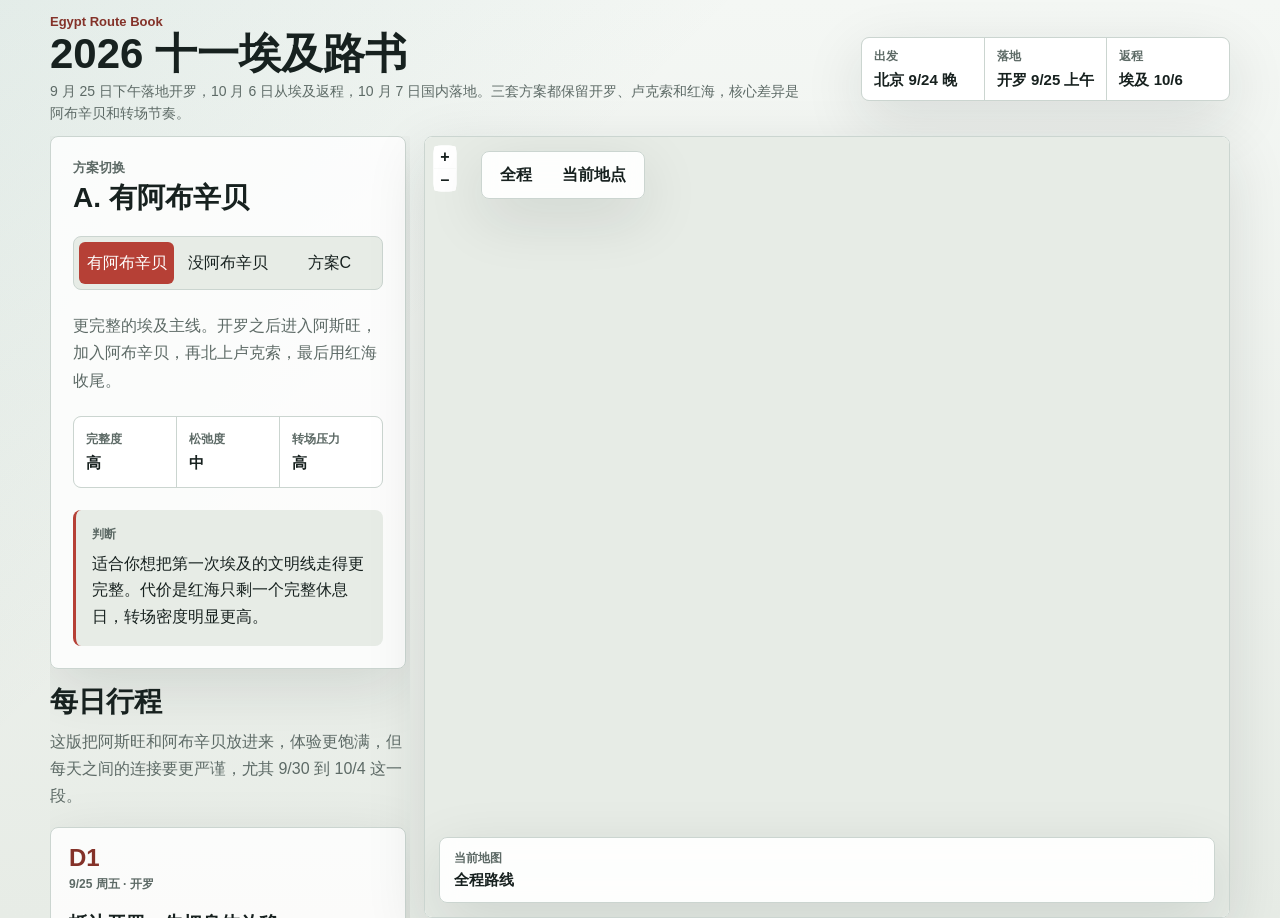
==== egypt/index.html @ a44de907 "Prepare travel planner for GitHub Pages" ====
<!doctype html>
<html lang="zh-CN">
  <head>
    <meta charset="utf-8" />
    <meta name="viewport" content="width=device-width, initial-scale=1" />
    <title>埃及 2026 十一行程路书</title>
    <link rel="stylesheet" href="./vendor/ol.css" />
    <link rel="stylesheet" href="./styles.css?v=5" />
  </head>
  <body>
    <header class="site-header">
      <div class="header-copy">
        <p class="kicker">Egypt Route Book</p>
        <h1>2026 十一埃及路书</h1>
        <p class="summary">
          9 月 25 日下午落地开罗，10 月 6 日从埃及返程，10 月 7 日国内落地。三套方案都保留开罗、卢克索和红海，核心差异是阿布辛贝和转场节奏。
        </p>
      </div>
      <div class="quick-facts" aria-label="行程摘要">
        <div>
          <span>出发</span>
          <strong>北京 9/24 晚</strong>
        </div>
        <div>
          <span>落地</span>
          <strong>开罗 9/25 上午</strong>
        </div>
        <div>
          <span>返程</span>
          <strong>埃及 10/6</strong>
        </div>
      </div>
    </header>

    <main class="route-workspace">
      <aside class="route-sidebar" aria-label="行程对比与每日路书">
        <section class="control-panel" aria-label="行程对比工具">
          <div class="panel-title">
            <p>方案切换</p>
            <h2 id="planTitle">A. 有阿布辛贝</h2>
          </div>

          <div class="segmented-control" role="tablist" aria-label="选择行程方案">
            <button class="plan-tab is-active" type="button" data-plan="abu" role="tab" aria-selected="true">
              有阿布辛贝
            </button>
            <button class="plan-tab" type="button" data-plan="lean" role="tab" aria-selected="false">
              没阿布辛贝
            </button>
            <button class="plan-tab" type="button" data-plan="doubao" role="tab" aria-selected="false">
              方案C
            </button>
          </div>

          <p id="planSummary" class="plan-summary"></p>

          <div class="score-grid" aria-label="方案指标">
            <div>
              <span>完整度</span>
              <strong id="scoreCompleteness"></strong>
            </div>
            <div>
              <span>松弛度</span>
              <strong id="scoreEase"></strong>
            </div>
            <div>
              <span>转场压力</span>
              <strong id="scoreTransit"></strong>
            </div>
          </div>

          <div class="route-note">
            <span class="note-label">判断</span>
            <p id="planVerdict"></p>
          </div>
        </section>

        <section class="timeline-section" aria-label="完整每日行程">
          <div class="section-heading">
            <h2>每日行程</h2>
            <p id="timelineIntro"></p>
          </div>
          <div id="timeline" class="timeline"></div>
        </section>
      </aside>

      <section class="map-panel" aria-label="行程地图">
        <div class="map-toolbar" aria-label="地图工具">
          <button type="button" id="fitRouteButton">全程</button>
          <button type="button" id="activePlaceButton">当前地点</button>
        </div>
        <div class="map-status" id="mapStatus">
          <span>当前地图</span>
          <strong>全程路线</strong>
        </div>
        <div id="map" class="map" role="application" aria-label="埃及行程地图"></div>
        <div class="map-fallback" id="mapFallback" hidden>
          地图底图需要联网加载 OpenLayers 和 OpenStreetMap。当前仍可查看完整每日行程。
        </div>
      </section>
    </main>

    <footer class="site-footer">
      <p>地图使用 OpenLayers + OpenStreetMap，不需要外部地图 API key。点位和日期用于方案对比，订票前仍需按实际航班微调。</p>
    </footer>

    <script src="./vendor/ol.js"></script>
    <script src="./app.js?v=5"></script>
  </body>
</html>
---- egypt/vendor/ol.css ----
:root,
:host {
  --ol-background-color: white;
  --ol-accent-background-color: #F5F5F5;
  --ol-subtle-background-color: rgba(128, 128, 128, 0.25);
  --ol-partial-background-color: rgba(255, 255, 255, 0.75);
  --ol-foreground-color: #333333;
  --ol-subtle-foreground-color: #666666;
  --ol-brand-color: #00AAFF;
}

.ol-box {
  box-sizing: border-box;
  border-radius: 2px;
  border: 1.5px solid var(--ol-background-color);
  background-color: var(--ol-partial-background-color);
}

.ol-mouse-position {
  top: 8px;
  right: 8px;
  position: absolute;
}

.ol-scale-line {
  background: var(--ol-partial-background-color);
  border-radius: 4px;
  bottom: 8px;
  left: 8px;
  padding: 2px;
  position: absolute;
}

.ol-scale-line-inner {
  border: 1px solid var(--ol-subtle-foreground-color);
  border-top: none;
  color: var(--ol-foreground-color);
  font-size: 10px;
  text-align: center;
  margin: 1px;
  will-change: contents, width;
  transition: all 0.25s;
}

.ol-scale-bar {
  position: absolute;
  bottom: 8px;
  left: 8px;
}

.ol-scale-bar-inner {
  display: flex;
}

.ol-scale-step-marker {
  width: 1px;
  height: 15px;
  background-color: var(--ol-foreground-color);
  float: right;
  z-index: 10;
}

.ol-scale-step-text {
  position: absolute;
  bottom: -5px;
  font-size: 10px;
  z-index: 11;
  color: var(--ol-foreground-color);
  text-shadow: -1.5px 0 var(--ol-partial-background-color), 0 1.5px var(--ol-partial-background-color), 1.5px 0 var(--ol-partial-background-color), 0 -1.5px var(--ol-partial-background-color);
}

.ol-scale-text {
  position: absolute;
  font-size: 12px;
  text-align: center;
  bottom: 25px;
  color: var(--ol-foreground-color);
  text-shadow: -1.5px 0 var(--ol-partial-background-color), 0 1.5px var(--ol-partial-background-color), 1.5px 0 var(--ol-partial-background-color), 0 -1.5px var(--ol-partial-background-color);
}

.ol-scale-singlebar {
  position: relative;
  height: 10px;
  z-index: 9;
  box-sizing: border-box;
  border: 1px solid var(--ol-foreground-color);
}

.ol-scale-singlebar-even {
  background-color: var(--ol-subtle-foreground-color);
}

.ol-scale-singlebar-odd {
  background-color: var(--ol-background-color);
}

.ol-unsupported {
  display: none;
}

.ol-viewport,
.ol-unselectable {
  -webkit-touch-callout: none;
  -webkit-user-select: none;
  -moz-user-select: none;
  user-select: none;
  -webkit-tap-highlight-color: transparent;
}

.ol-viewport canvas {
  all: unset;
  overflow: hidden;
}

.ol-viewport {
  touch-action: pan-x pan-y;
}

.ol-selectable {
  -webkit-touch-callout: default;
  -webkit-user-select: text;
  -moz-user-select: text;
  user-select: text;
}

.ol-grabbing {
  cursor: -webkit-grabbing;
  cursor: -moz-grabbing;
  cursor: grabbing;
}

.ol-grab {
  cursor: move;
  cursor: -webkit-grab;
  cursor: -moz-grab;
  cursor: grab;
}

.ol-control {
  position: absolute;
  background-color: var(--ol-subtle-background-color);
  border-radius: 4px;
}

.ol-zoom {
  top: .5em;
  left: .5em;
}

.ol-rotate {
  top: .5em;
  right: .5em;
  transition: opacity .25s linear, visibility 0s linear;
}

.ol-rotate.ol-hidden {
  opacity: 0;
  visibility: hidden;
  transition: opacity .25s linear, visibility 0s linear .25s;
}

.ol-zoom-extent {
  top: 4.643em;
  left: .5em;
}

.ol-full-screen {
  right: .5em;
  top: .5em;
}

.ol-control button {
  display: block;
  margin: 1px;
  padding: 0;
  color: var(--ol-subtle-foreground-color);
  font-weight: bold;
  text-decoration: none;
  font-size: inherit;
  text-align: center;
  height: 1.375em;
  width: 1.375em;
  line-height: .4em;
  background-color: var(--ol-background-color);
  border: none;
  border-radius: 2px;
}

.ol-control button::-moz-focus-inner {
  border: none;
  padding: 0;
}

.ol-zoom-extent button {
  line-height: 1.4em;
}

.ol-compass {
  display: block;
  font-weight: normal;
  will-change: transform;
}

.ol-touch .ol-control button {
  font-size: 1.5em;
}

.ol-touch .ol-zoom-extent {
  top: 5.5em;
}

.ol-control button:hover,
.ol-control button:focus {
  text-decoration: none;
  outline: 1px solid var(--ol-subtle-foreground-color);
  color: var(--ol-foreground-color);
}

.ol-zoom .ol-zoom-in {
  border-radius: 2px 2px 0 0;
}

.ol-zoom .ol-zoom-out {
  border-radius: 0 0 2px 2px;
}

.ol-attribution {
  text-align: right;
  bottom: .5em;
  right: .5em;
  max-width: calc(100% - 1.3em);
  display: flex;
  flex-flow: row-reverse;
  align-items: center;
}

.ol-attribution a {
  color: var(--ol-subtle-foreground-color);
  text-decoration: none;
}

.ol-attribution ul {
  margin: 0;
  padding: 1px .5em;
  color: var(--ol-foreground-color);
  text-shadow: 0 0 2px var(--ol-background-color);
  font-size: 12px;
}

.ol-attribution li {
  display: inline;
  list-style: none;
}

.ol-attribution li:not(:last-child):after {
  content: " ";
}

.ol-attribution img {
  max-height: 2em;
  max-width: inherit;
  vertical-align: middle;
}

.ol-attribution button {
  flex-shrink: 0;
}

.ol-attribution.ol-collapsed ul {
  display: none;
}

.ol-attribution:not(.ol-collapsed) {
  background: var(--ol-partial-background-color);
}

.ol-attribution.ol-uncollapsible {
  bottom: 0;
  right: 0;
  border-radius: 4px 0 0;
}

.ol-attribution.ol-uncollapsible img {
  margin-top: -.2em;
  max-height: 1.6em;
}

.ol-attribution.ol-uncollapsible button {
  display: none;
}

.ol-zoomslider {
  top: 4.5em;
  left: .5em;
  height: 200px;
}

.ol-zoomslider button {
  position: relative;
  height: 10px;
}

.ol-touch .ol-zoomslider {
  top: 5.5em;
}

.ol-overviewmap {
  left: 0.5em;
  bottom: 0.5em;
}

.ol-overviewmap.ol-uncollapsible {
  bottom: 0;
  left: 0;
  border-radius: 0 4px 0 0;
}

.ol-overviewmap .ol-overviewmap-map,
.ol-overviewmap button {
  display: block;
}

.ol-overviewmap .ol-overviewmap-map {
  border: 1px solid var(--ol-subtle-foreground-color);
  height: 150px;
  width: 150px;
}

.ol-overviewmap:not(.ol-collapsed) button {
  bottom: 0;
  left: 0;
  position: absolute;
}

.ol-overviewmap.ol-collapsed .ol-overviewmap-map,
.ol-overviewmap.ol-uncollapsible button {
  display: none;
}

.ol-overviewmap:not(.ol-collapsed) {
  background: var(--ol-subtle-background-color);
}

.ol-overviewmap-box {
  border: 1.5px dotted var(--ol-subtle-foreground-color);
}

.ol-overviewmap .ol-overviewmap-box:hover {
  cursor: move;
}

.ol-overviewmap .ol-viewport:hover {
  cursor: pointer;
}
---- egypt/styles.css ----
:root {
  color-scheme: light dark;
  --bg: #f4f7f4;
  --surface: #ffffff;
  --surface-soft: #e7ece6;
  --ink: #17211f;
  --muted: #5d6a66;
  --line: #cbd5d0;
  --accent: #b64036;
  --accent-dark: #843229;
  --route: #1f6f62;
  --shadow: 0 18px 60px rgb(23 33 31 / 0.12);
  --radius: 8px;
  font-family:
    ui-sans-serif,
    "Avenir Next",
    "Segoe UI",
    "PingFang SC",
    "Hiragino Sans GB",
    "Microsoft YaHei",
    sans-serif;
}

@media (prefers-color-scheme: dark) {
  :root {
    --bg: #111816;
    --surface: #18221f;
    --surface-soft: #21302b;
    --ink: #edf4ef;
    --muted: #aebbb6;
    --line: #34443f;
    --accent: #ef7b6f;
    --accent-dark: #ff9a8f;
    --route: #73b8a8;
    --shadow: 0 18px 60px rgb(0 0 0 / 0.32);
  }
}

* {
  box-sizing: border-box;
}

body {
  margin: 0;
  background:
    linear-gradient(135deg, rgb(31 111 98 / 0.08), transparent 34%),
    linear-gradient(180deg, var(--bg), var(--surface-soft));
  color: var(--ink);
  min-height: 100dvh;
  overflow: hidden;
}

button {
  font: inherit;
}

.site-header,
.route-workspace,
.site-footer {
  width: min(1180px, calc(100% - 32px));
  margin: 0 auto;
}

.site-header {
  display: grid;
  grid-template-columns: minmax(0, 1fr) auto;
  gap: 18px;
  align-items: center;
  padding: 14px 0 12px;
}

.kicker {
  margin: 0 0 4px;
  color: var(--accent-dark);
  font-size: 13px;
  font-weight: 700;
  letter-spacing: 0;
}

h1,
h2,
p {
  margin-top: 0;
}

h1 {
  max-width: 760px;
  margin-bottom: 6px;
  font-size: clamp(28px, 4vw, 42px);
  line-height: 1;
  letter-spacing: 0;
}

.summary {
  max-width: 760px;
  margin-bottom: 0;
  color: var(--muted);
  font-size: 14px;
  line-height: 1.55;
}

.quick-facts {
  display: grid;
  grid-template-columns: repeat(3, minmax(96px, 1fr));
  gap: 1px;
  overflow: hidden;
  border: 1px solid var(--line);
  border-radius: var(--radius);
  background: var(--line);
  box-shadow: var(--shadow);
}

.quick-facts div {
  min-width: 0;
  padding: 10px 12px;
  background: var(--surface);
}

.quick-facts span,
.score-grid span,
.note-label,
.day-meta {
  display: block;
  color: var(--muted);
  font-size: 12px;
  font-weight: 700;
  letter-spacing: 0;
}

.quick-facts strong,
.score-grid strong {
  display: block;
  margin-top: 6px;
  font-size: 15px;
}

.route-workspace {
  display: grid;
  grid-template-columns: clamp(220px, 34vw, 360px) minmax(0, 1fr);
  gap: 14px;
  align-items: start;
  height: calc(100dvh - 118px);
  min-height: 520px;
}

.route-sidebar {
  min-width: 0;
  height: 100%;
  max-height: 100%;
  overflow: auto;
  padding: 0 4px 20px 0;
  scrollbar-width: thin;
}

.control-panel,
.map-panel,
.day-card {
  border: 1px solid var(--line);
  border-radius: var(--radius);
  background: rgb(255 255 255 / 0.82);
  box-shadow: var(--shadow);
}

@media (prefers-color-scheme: dark) {
  .control-panel,
  .map-panel,
  .day-card {
    background: rgb(24 34 31 / 0.88);
  }
}

.control-panel {
  padding: 22px;
}

.panel-title p {
  margin-bottom: 6px;
  color: var(--muted);
  font-size: 13px;
  font-weight: 700;
}

.panel-title h2,
.section-heading h2 {
  margin-bottom: 0;
  font-size: 28px;
  line-height: 1.1;
}

.segmented-control {
  display: grid;
  grid-template-columns: repeat(3, minmax(0, 1fr));
  gap: 6px;
  margin: 22px 0;
  padding: 5px;
  border: 1px solid var(--line);
  border-radius: var(--radius);
  background: var(--surface-soft);
}

.plan-tab {
  min-height: 42px;
  border: 0;
  border-radius: calc(var(--radius) - 2px);
  background: transparent;
  color: var(--ink);
  cursor: pointer;
  transition:
    transform 180ms ease,
    background 180ms ease,
    color 180ms ease;
}

.plan-tab:hover {
  background: rgb(255 255 255 / 0.42);
}

.plan-tab:active {
  transform: translateY(1px);
}

.plan-tab.is-active {
  background: var(--accent);
  color: #ffffff;
}

.plan-summary {
  color: var(--muted);
  line-height: 1.7;
}

.score-grid {
  display: grid;
  grid-template-columns: repeat(3, 1fr);
  gap: 1px;
  overflow: hidden;
  margin: 22px 0;
  border: 1px solid var(--line);
  border-radius: var(--radius);
  background: var(--line);
}

.score-grid div {
  min-width: 0;
  padding: 14px 12px;
  background: var(--surface);
}

.route-note {
  padding: 16px;
  border-left: 3px solid var(--accent);
  background: var(--surface-soft);
  border-radius: var(--radius);
}

.route-note p {
  margin: 8px 0 0;
  line-height: 1.65;
}

.map-panel {
  position: sticky;
  top: 12px;
  height: 100%;
  min-height: 0;
  overflow: hidden;
  isolation: isolate;
}

.map {
  width: 100%;
  height: 100%;
  min-height: 0;
}

.map-toolbar,
.map-status {
  position: absolute;
  z-index: 500;
  border: 1px solid var(--line);
  border-radius: var(--radius);
  background: color-mix(in srgb, var(--surface) 92%, transparent);
  box-shadow: var(--shadow);
  backdrop-filter: blur(14px);
}

.map-toolbar {
  top: 14px;
  left: 56px;
  display: flex;
  gap: 6px;
  padding: 6px;
}

.map-toolbar button {
  min-height: 34px;
  border: 0;
  border-radius: calc(var(--radius) - 2px);
  background: transparent;
  color: var(--ink);
  cursor: pointer;
  font-weight: 800;
  padding: 0 12px;
  transition:
    background 180ms ease,
    color 180ms ease,
    transform 180ms ease;
}

.map-toolbar button:hover {
  background: var(--surface-soft);
}

.map-toolbar button:active {
  transform: translateY(1px);
}

.map-status {
  left: 14px;
  right: 14px;
  bottom: 14px;
  padding: 12px 14px;
  pointer-events: none;
}

.map-status span {
  display: block;
  color: var(--muted);
  font-size: 12px;
  font-weight: 800;
}

.map-status strong {
  display: block;
  margin-top: 4px;
  font-size: 15px;
}

.map-fallback {
  position: absolute;
  inset: auto 18px 18px;
  padding: 14px 16px;
  border-radius: var(--radius);
  background: var(--surface);
  color: var(--muted);
  box-shadow: var(--shadow);
}

.ol-viewport,
.ol-unselectable {
  font-family: inherit;
}

.ol-viewport {
  background: var(--surface-soft);
  cursor: grab;
}

.ol-grabbing {
  cursor: grabbing;
}

.ol-control {
  border-radius: var(--radius);
  background: rgb(255 255 255 / 0.78);
  backdrop-filter: blur(10px);
}

.ol-control button {
  border-radius: calc(var(--radius) - 2px);
  background: var(--surface);
  color: var(--ink);
  cursor: pointer;
}

.ol-attribution {
  font-size: 11px;
}

.timeline-section {
  padding: 18px 0 0;
}

.section-heading {
  display: block;
  margin-bottom: 18px;
}

.section-heading p {
  margin: 10px 0 0;
  color: var(--muted);
  line-height: 1.7;
}

.timeline {
  display: grid;
  gap: 12px;
}

.day-card {
  display: block;
  padding: 18px;
  transition:
    transform 180ms ease,
    border-color 180ms ease;
}

.day-card:hover {
  transform: translateY(-2px);
  border-color: color-mix(in srgb, var(--accent) 50%, var(--line));
}

.day-number {
  margin-bottom: 6px;
  color: var(--accent-dark);
  font-size: 24px;
  font-weight: 800;
  line-height: 1;
}

.day-head {
  display: flex;
  gap: 12px;
  align-items: baseline;
  justify-content: space-between;
  margin-bottom: 12px;
}

.day-title {
  margin-bottom: 12px;
  font-size: 19px;
  line-height: 1.25;
}

.day-grid {
  display: grid;
  grid-template-columns: 1fr;
  gap: 10px;
}

.day-block {
  min-width: 0;
  padding: 13px;
  border: 1px solid var(--line);
  border-radius: var(--radius);
  background: var(--surface-soft);
}

.day-block span {
  display: block;
  margin-bottom: 6px;
  color: var(--accent-dark);
  font-size: 12px;
  font-weight: 800;
}

.day-block p {
  margin-bottom: 0;
  color: var(--ink);
  line-height: 1.55;
}

.day-footer {
  display: flex;
  flex-wrap: wrap;
  gap: 8px;
  margin-top: 12px;
}

.place-list {
  display: flex;
  flex-wrap: wrap;
  gap: 8px;
  margin: 8px 0 12px;
}

.place-button {
  min-height: 34px;
  padding: 7px 10px;
  border: 1px solid var(--line);
  border-radius: var(--radius);
  background: var(--surface);
  color: var(--ink);
  cursor: pointer;
  font-size: 12px;
  font-weight: 800;
  transition:
    border-color 180ms ease,
    color 180ms ease,
    transform 180ms ease,
    background 180ms ease;
}

.place-button:hover,
.place-button.is-active {
  border-color: var(--accent);
  color: var(--accent-dark);
  background: color-mix(in srgb, var(--accent) 12%, var(--surface));
}

.place-button:active {
  transform: translateY(1px);
}

.day-card.is-active {
  border-color: var(--accent);
}

.tag {
  padding: 6px 9px;
  border: 1px solid var(--line);
  border-radius: var(--radius);
  background: var(--surface);
  color: var(--muted);
  font-size: 12px;
  font-weight: 700;
}

.site-footer {
  display: none;
  padding: 0 0 34px;
  color: var(--muted);
  font-size: 13px;
  line-height: 1.7;
}

@media (prefers-reduced-motion: reduce) {
  *,
  *::before,
  *::after {
    scroll-behavior: auto !important;
    transition-duration: 0.01ms !important;
    animation-duration: 0.01ms !important;
    animation-iteration-count: 1 !important;
  }
}

@media (max-width: 560px) {
  body {
    overflow: auto;
  }

  .site-header,
  .route-workspace {
    grid-template-columns: 1fr;
  }

  .quick-facts {
    width: 100%;
  }

  .route-sidebar {
    height: auto;
    max-height: none;
    overflow: visible;
    padding-right: 0;
  }

  .map-panel {
    position: relative;
    top: 0;
    height: 420px;
    min-height: 420px;
    order: -1;
  }

  .map {
    height: 420px;
  }

  .map-toolbar {
    left: 48px;
  }
}

@media (max-width: 680px) {
  .site-header,
  .route-workspace,
  .site-footer {
    width: min(100% - 24px, 1180px);
  }

  .site-header {
    padding-top: 32px;
  }

  .quick-facts,
  .score-grid,
  .day-grid {
    grid-template-columns: 1fr;
  }

  .control-panel {
    padding: 16px;
  }

  .day-card {
    padding: 16px;
  }

  h1 {
    font-size: 42px;
  }
}
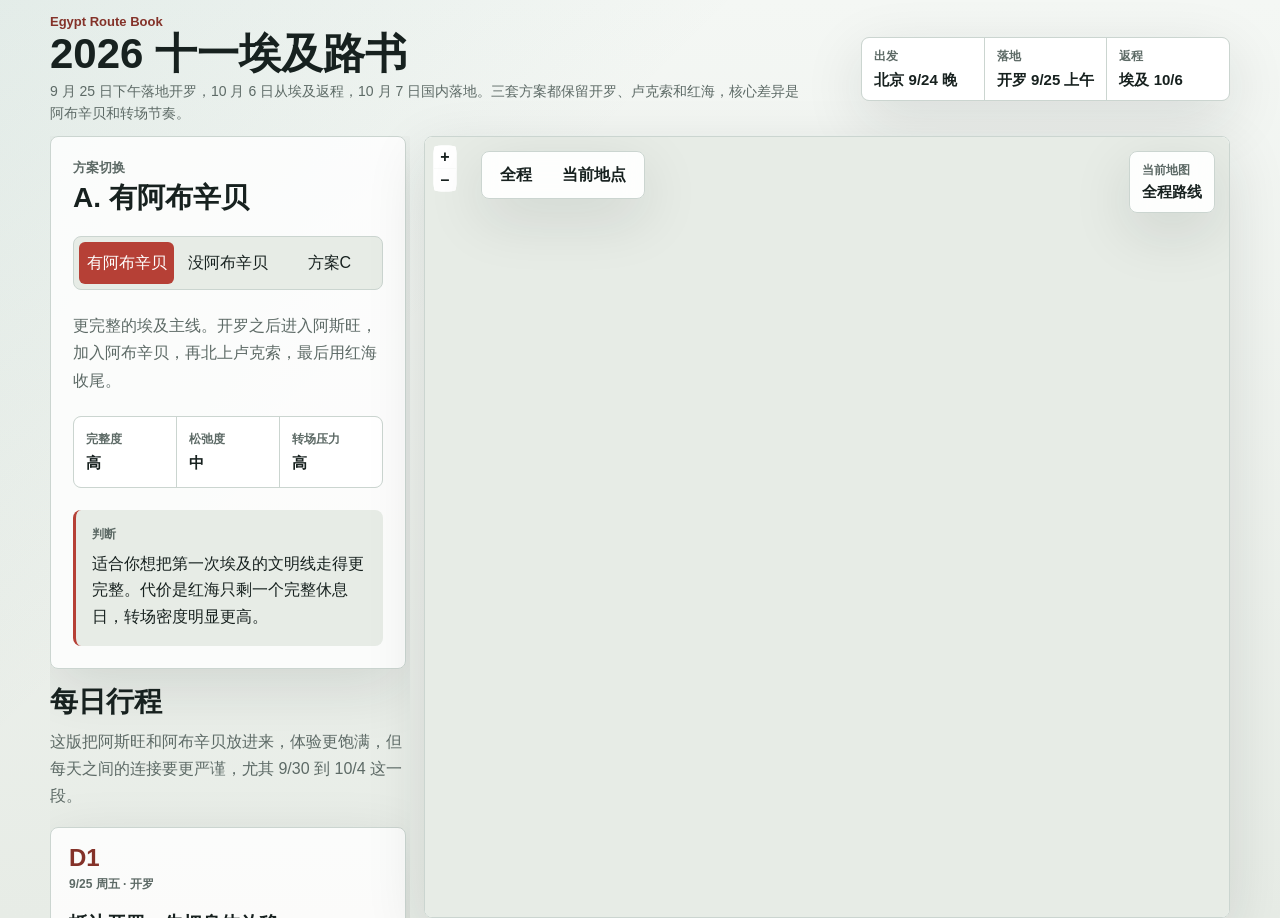
==== commit 73720af1: "Improve map place selection" ====
--- a/egypt/index.html
+++ b/egypt/index.html
@@ -93,6 +93,15 @@
           <span>当前地图</span>
           <strong>全程路线</strong>
         </div>
+        <aside class="place-insight-card" id="placeInsightCard" aria-live="polite" hidden>
+          <button class="place-insight-close" id="placeInsightClose" type="button" aria-label="关闭地点卡片">
+            ×
+          </button>
+          <p class="place-insight-kicker" id="placeInsightKicker"></p>
+          <h2 id="placeInsightTitle"></h2>
+          <p id="placeInsightDescription"></p>
+          <p class="place-insight-reason" id="placeInsightReason"></p>
+        </aside>
         <div id="map" class="map" role="application" aria-label="埃及行程地图"></div>
         <div class="map-fallback" id="mapFallback" hidden>
           地图底图需要联网加载 OpenLayers 和 OpenStreetMap。当前仍可查看完整每日行程。
--- a/egypt/styles.css
+++ b/egypt/styles.css
@@ -316,11 +316,93 @@
 }
 
 .map-status {
-  left: 14px;
+  top: 14px;
   right: 14px;
-  bottom: 14px;
+  padding: 10px 12px;
+  pointer-events: none;
+}
+
+.place-insight-card {
+  position: absolute;
+  z-index: 520;
+  left: 18px;
+  right: 18px;
+  bottom: 18px;
+  display: grid;
+  gap: 6px;
+  max-height: 178px;
   padding: 12px 14px;
-  pointer-events: none;
+  overflow: hidden;
+  border: 1px solid color-mix(in srgb, var(--accent) 34%, var(--line));
+  border-radius: calc(var(--radius) + 6px);
+  background: color-mix(in srgb, var(--surface) 90%, transparent);
+  box-shadow: 0 18px 54px rgb(23 33 31 / 0.18);
+  backdrop-filter: blur(18px);
+}
+
+.place-insight-card[hidden] {
+  display: none;
+}
+
+.place-insight-close {
+  position: absolute;
+  top: 10px;
+  right: 10px;
+  display: grid;
+  width: 30px;
+  height: 30px;
+  place-items: center;
+  border: 1px solid var(--line);
+  border-radius: 999px;
+  background: var(--surface);
+  color: var(--ink);
+  cursor: pointer;
+  font-size: 18px;
+  line-height: 1;
+}
+
+.place-insight-close:hover {
+  border-color: var(--accent);
+  color: var(--accent-dark);
+}
+
+.place-insight-kicker,
+.place-insight-card h2,
+.place-insight-card p {
+  margin: 0;
+}
+
+.place-insight-kicker {
+  padding-right: 34px;
+  color: var(--accent-dark);
+  font-size: 12px;
+  font-weight: 800;
+}
+
+.place-insight-card h2 {
+  padding-right: 34px;
+  font-size: 20px;
+  line-height: 1.15;
+}
+
+#placeInsightDescription {
+  display: -webkit-box;
+  overflow: hidden;
+  color: var(--ink);
+  font-size: 13px;
+  line-height: 1.45;
+  -webkit-box-orient: vertical;
+  -webkit-line-clamp: 2;
+}
+
+.place-insight-reason {
+  display: -webkit-box;
+  overflow: hidden;
+  color: var(--muted);
+  font-size: 12px;
+  line-height: 1.45;
+  -webkit-box-orient: vertical;
+  -webkit-line-clamp: 1;
 }
 
 .map-status span {
@@ -571,6 +653,16 @@
   .map-toolbar {
     left: 48px;
   }
+
+  .map-status {
+    top: 62px;
+    left: 14px;
+    right: auto;
+  }
+
+  .place-insight-card {
+    max-height: 166px;
+  }
 }
 
 @media (max-width: 680px) {
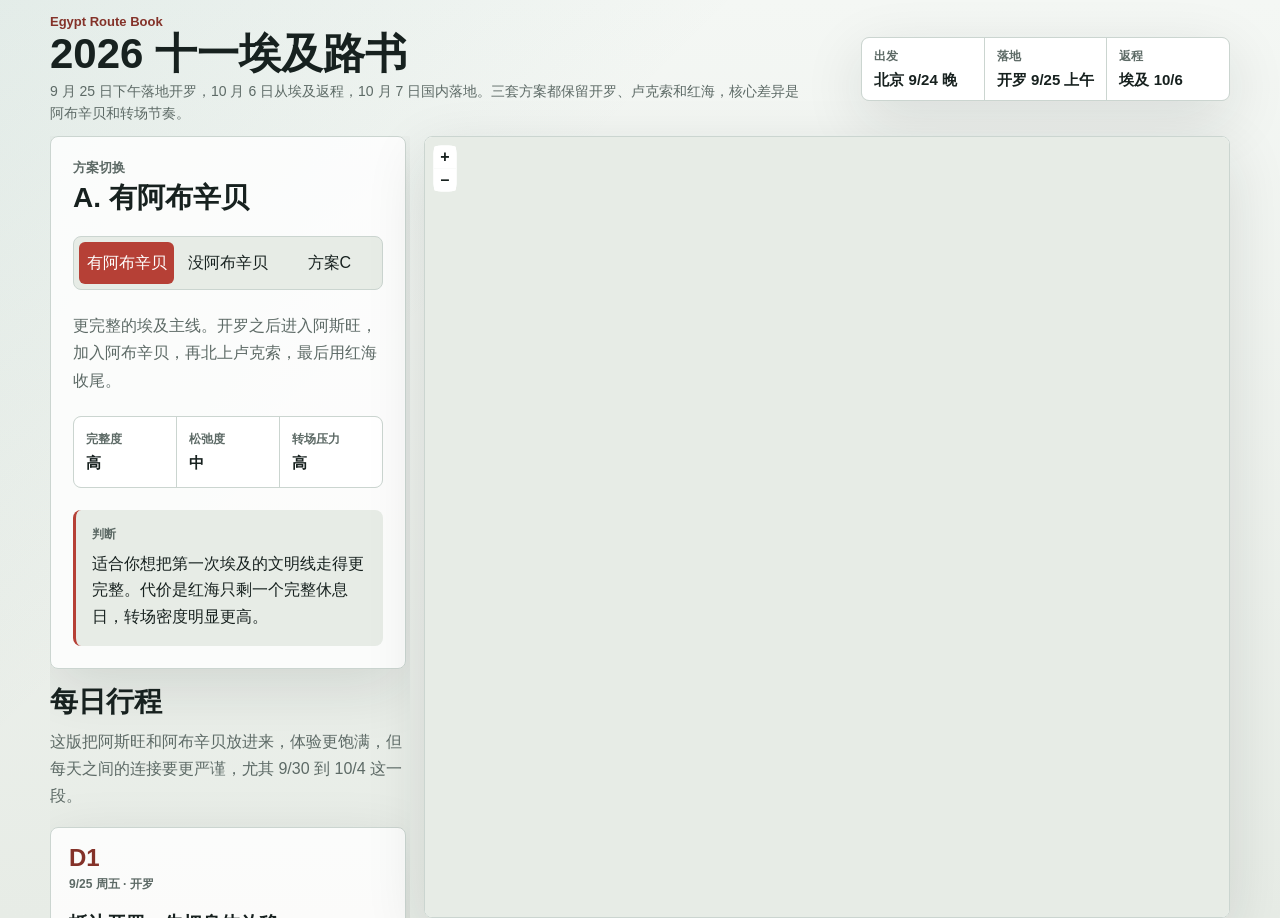
==== commit f6c90817: "Remove map helper overlays" ====
--- a/egypt/index.html
+++ b/egypt/index.html
@@ -85,14 +85,6 @@
       </aside>
 
       <section class="map-panel" aria-label="行程地图">
-        <div class="map-toolbar" aria-label="地图工具">
-          <button type="button" id="fitRouteButton">全程</button>
-          <button type="button" id="activePlaceButton">当前地点</button>
-        </div>
-        <div class="map-status" id="mapStatus">
-          <span>当前地图</span>
-          <strong>全程路线</strong>
-        </div>
         <aside class="place-insight-card" id="placeInsightCard" aria-live="polite" hidden>
           <button class="place-insight-close" id="placeInsightClose" type="button" aria-label="关闭地点卡片">
             ×
--- a/egypt/styles.css
+++ b/egypt/styles.css
@@ -273,55 +273,6 @@
   min-height: 0;
 }
 
-.map-toolbar,
-.map-status {
-  position: absolute;
-  z-index: 500;
-  border: 1px solid var(--line);
-  border-radius: var(--radius);
-  background: color-mix(in srgb, var(--surface) 92%, transparent);
-  box-shadow: var(--shadow);
-  backdrop-filter: blur(14px);
-}
-
-.map-toolbar {
-  top: 14px;
-  left: 56px;
-  display: flex;
-  gap: 6px;
-  padding: 6px;
-}
-
-.map-toolbar button {
-  min-height: 34px;
-  border: 0;
-  border-radius: calc(var(--radius) - 2px);
-  background: transparent;
-  color: var(--ink);
-  cursor: pointer;
-  font-weight: 800;
-  padding: 0 12px;
-  transition:
-    background 180ms ease,
-    color 180ms ease,
-    transform 180ms ease;
-}
-
-.map-toolbar button:hover {
-  background: var(--surface-soft);
-}
-
-.map-toolbar button:active {
-  transform: translateY(1px);
-}
-
-.map-status {
-  top: 14px;
-  right: 14px;
-  padding: 10px 12px;
-  pointer-events: none;
-}
-
 .place-insight-card {
   position: absolute;
   z-index: 520;
@@ -403,19 +354,6 @@
   line-height: 1.45;
   -webkit-box-orient: vertical;
   -webkit-line-clamp: 1;
-}
-
-.map-status span {
-  display: block;
-  color: var(--muted);
-  font-size: 12px;
-  font-weight: 800;
-}
-
-.map-status strong {
-  display: block;
-  margin-top: 4px;
-  font-size: 15px;
 }
 
 .map-fallback {
@@ -650,16 +588,6 @@
     height: 420px;
   }
 
-  .map-toolbar {
-    left: 48px;
-  }
-
-  .map-status {
-    top: 62px;
-    left: 14px;
-    right: auto;
-  }
-
   .place-insight-card {
     max-height: 166px;
   }
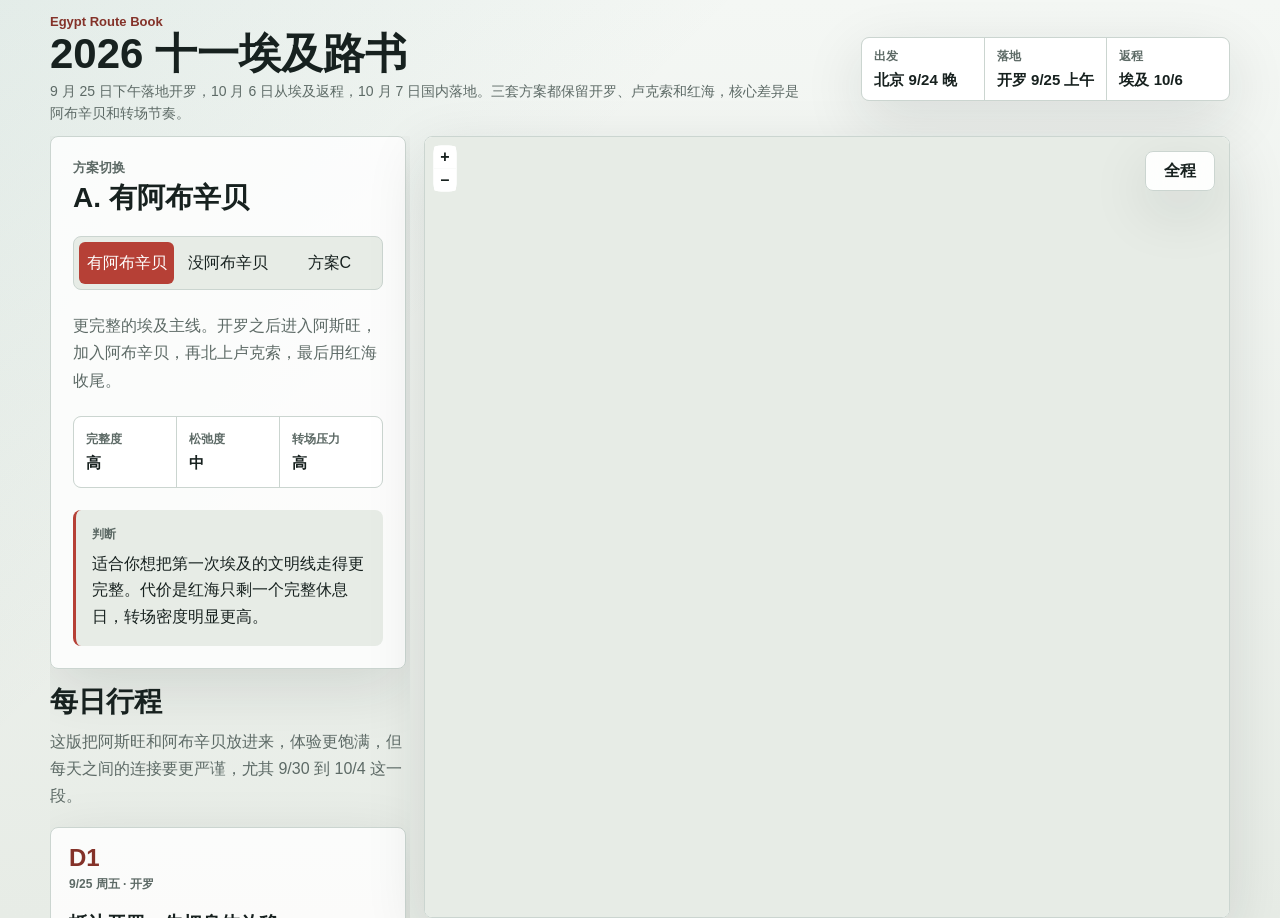
==== commit 3b3f8201: "Refine map place cards" ====
--- a/egypt/index.html
+++ b/egypt/index.html
@@ -5,7 +5,7 @@
     <meta name="viewport" content="width=device-width, initial-scale=1" />
     <title>埃及 2026 十一行程路书</title>
     <link rel="stylesheet" href="./vendor/ol.css" />
-    <link rel="stylesheet" href="./styles.css?v=5" />
+    <link rel="stylesheet" href="./styles.css?v=6" />
   </head>
   <body>
     <header class="site-header">
@@ -85,6 +85,7 @@
       </aside>
 
       <section class="map-panel" aria-label="行程地图">
+        <button class="fit-route-button" id="fitRouteButton" type="button">全程</button>
         <aside class="place-insight-card" id="placeInsightCard" aria-live="polite" hidden>
           <button class="place-insight-close" id="placeInsightClose" type="button" aria-label="关闭地点卡片">
             ×
@@ -106,6 +107,6 @@
     </footer>
 
     <script src="./vendor/ol.js"></script>
-    <script src="./app.js?v=5"></script>
+    <script src="./app.js?v=6"></script>
   </body>
 </html>
--- a/egypt/styles.css
+++ b/egypt/styles.css
@@ -273,6 +273,36 @@
   min-height: 0;
 }
 
+.fit-route-button {
+  position: absolute;
+  z-index: 520;
+  top: 14px;
+  right: 14px;
+  min-height: 40px;
+  padding: 0 18px;
+  border: 1px solid var(--line);
+  border-radius: var(--radius);
+  background: color-mix(in srgb, var(--surface) 92%, transparent);
+  color: var(--ink);
+  box-shadow: var(--shadow);
+  cursor: pointer;
+  font-weight: 800;
+  backdrop-filter: blur(14px);
+  transition:
+    border-color 180ms ease,
+    color 180ms ease,
+    transform 180ms ease;
+}
+
+.fit-route-button:hover {
+  border-color: var(--accent);
+  color: var(--accent-dark);
+}
+
+.fit-route-button:active {
+  transform: translateY(1px);
+}
+
 .place-insight-card {
   position: absolute;
   z-index: 520;
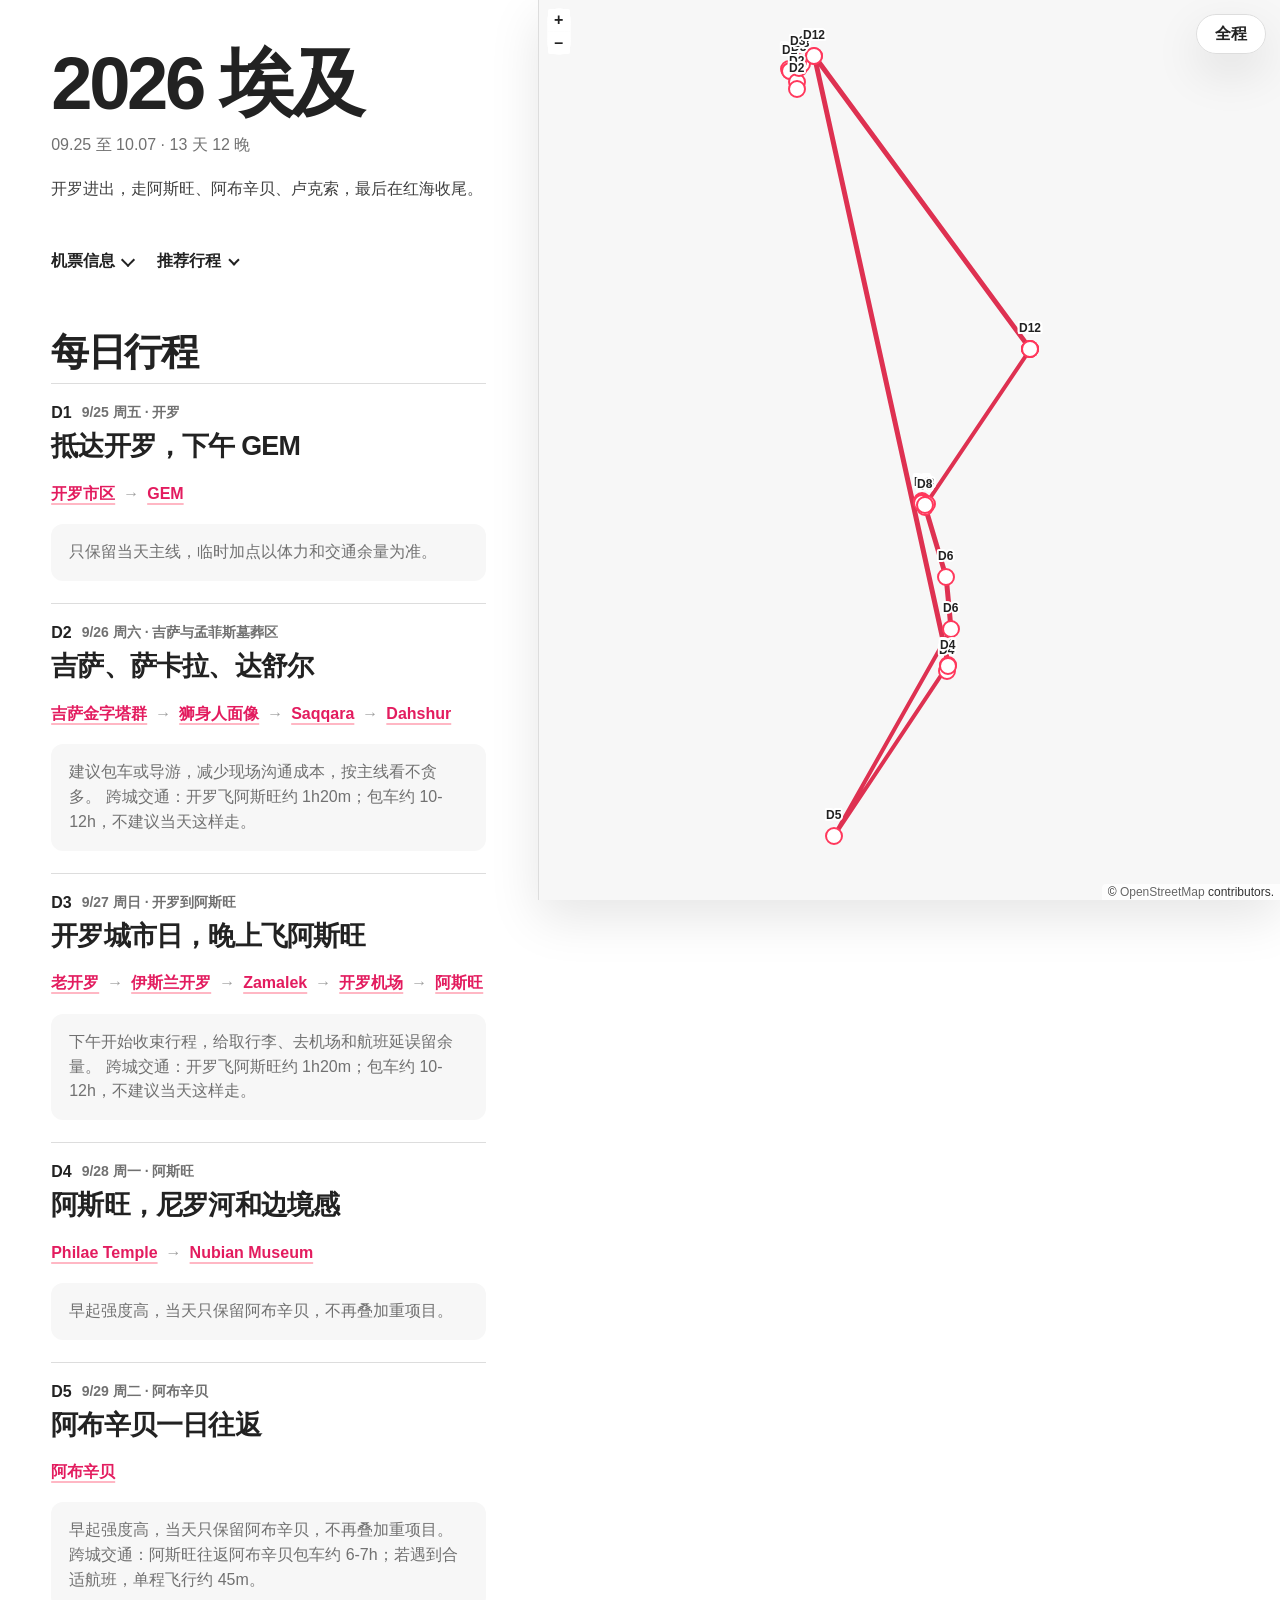
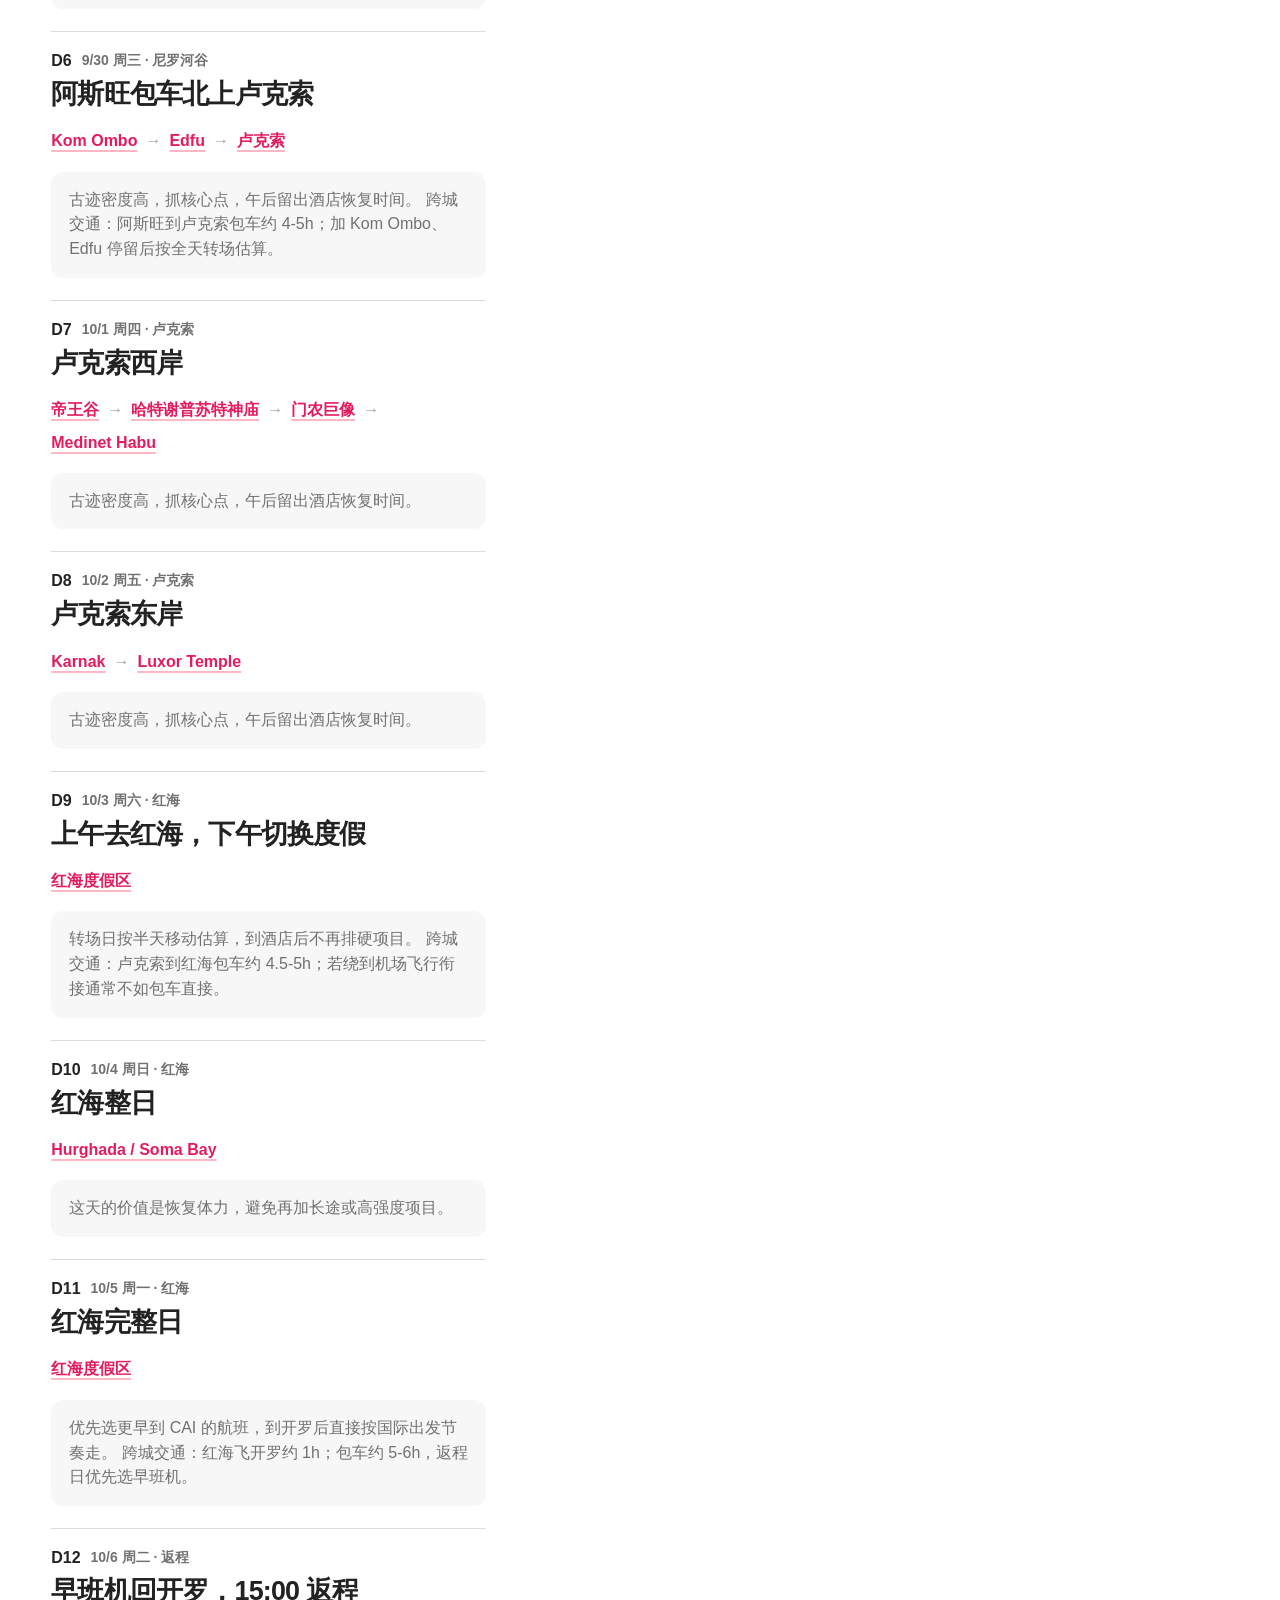
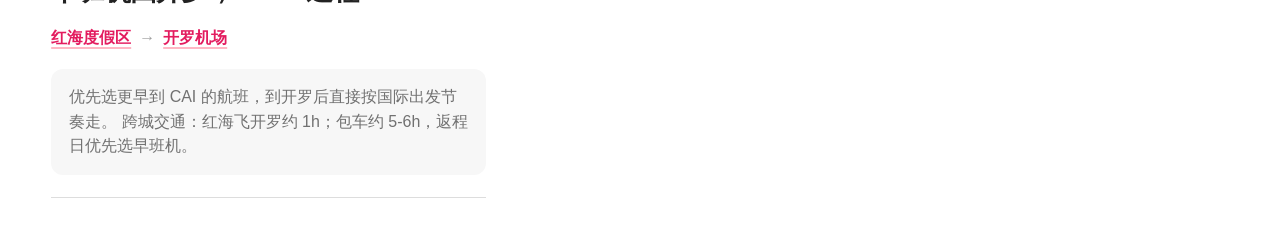
==== commit b39fce95: "Update UI" ====
--- a/egypt/index.html
+++ b/egypt/index.html
@@ -5,80 +5,67 @@
     <meta name="viewport" content="width=device-width, initial-scale=1" />
     <title>埃及 2026 十一行程路书</title>
     <link rel="stylesheet" href="./vendor/ol.css" />
-    <link rel="stylesheet" href="./styles.css?v=6" />
+    <link rel="stylesheet" href="./styles.css?v=16" />
   </head>
   <body>
-    <header class="site-header">
-      <div class="header-copy">
-        <p class="kicker">Egypt Route Book</p>
-        <h1>2026 十一埃及路书</h1>
-        <p class="summary">
-          9 月 25 日下午落地开罗，10 月 6 日从埃及返程，10 月 7 日国内落地。三套方案都保留开罗、卢克索和红海，核心差异是阿布辛贝和转场节奏。
-        </p>
-      </div>
-      <div class="quick-facts" aria-label="行程摘要">
-        <div>
-          <span>出发</span>
-          <strong>北京 9/24 晚</strong>
-        </div>
-        <div>
-          <span>落地</span>
-          <strong>开罗 9/25 上午</strong>
-        </div>
-        <div>
-          <span>返程</span>
-          <strong>埃及 10/6</strong>
-        </div>
-      </div>
-    </header>
-
     <main class="route-workspace">
       <aside class="route-sidebar" aria-label="行程对比与每日路书">
-        <section class="control-panel" aria-label="行程对比工具">
-          <div class="panel-title">
-            <p>方案切换</p>
-            <h2 id="planTitle">A. 有阿布辛贝</h2>
+        <header class="site-header">
+          <div class="header-copy">
+            <h1>2026 埃及</h1>
+            <p class="trip-meta">09.25 至 10.07 · 13 天 12 晚</p>
+            <p class="trip-brief">开罗进出，走阿斯旺、阿布辛贝、卢克索，最后在红海收尾。</p>
           </div>
-
-          <div class="segmented-control" role="tablist" aria-label="选择行程方案">
-            <button class="plan-tab is-active" type="button" data-plan="abu" role="tab" aria-selected="true">
-              有阿布辛贝
-            </button>
-            <button class="plan-tab" type="button" data-plan="lean" role="tab" aria-selected="false">
-              没阿布辛贝
-            </button>
-            <button class="plan-tab" type="button" data-plan="doubao" role="tab" aria-selected="false">
-              方案C
-            </button>
-          </div>
-
-          <p id="planSummary" class="plan-summary"></p>
-
-          <div class="score-grid" aria-label="方案指标">
-            <div>
-              <span>完整度</span>
-              <strong id="scoreCompleteness"></strong>
-            </div>
-            <div>
-              <span>松弛度</span>
-              <strong id="scoreEase"></strong>
-            </div>
-            <div>
-              <span>转场压力</span>
-              <strong id="scoreTransit"></strong>
+          <div class="hero-actions" aria-label="行程工具">
+            <details class="flight-details">
+              <summary>机票信息</summary>
+              <div class="quick-facts" aria-label="航班时间">
+                <div>
+                  <span>去程</span>
+                  <strong>北京 9/25 02:30</strong>
+                  <em>开罗 9/25 09:15</em>
+                </div>
+                <div>
+                  <span>返程</span>
+                  <strong>开罗 10/6 15:00</strong>
+                  <em>北京 10/7 09:00</em>
+                </div>
+              </div>
+            </details>
+            <div class="plan-menu" id="planMenu">
+              <button
+                class="plan-menu-button"
+                id="planMenuButton"
+                type="button"
+                aria-haspopup="listbox"
+                aria-expanded="false"
+              >
+                推荐行程
+                <span class="menu-caret" aria-hidden="true"></span>
+              </button>
+              <div class="plan-menu-list" id="planMenuList" role="listbox" hidden>
+                <button class="plan-menu-option is-active" type="button" role="option" aria-selected="true" data-plan="abu">
+                  推荐行程
+                </button>
+                <button class="plan-menu-option" type="button" role="option" aria-selected="false" data-plan="doubao">
+                  原 C
+                </button>
+                <button class="plan-menu-option" type="button" role="option" aria-selected="false" data-plan="lean">
+                  无阿布辛贝
+                </button>
+                <button class="plan-menu-compare" id="compareToggleButton" type="button" aria-haspopup="dialog" aria-controls="comparisonDialog">
+                  对比
+                </button>
+              </div>
             </div>
           </div>
-
-          <div class="route-note">
-            <span class="note-label">判断</span>
-            <p id="planVerdict"></p>
-          </div>
-        </section>
+          <h2 id="planTitle" class="visually-hidden">A. 开罗 2.5 天 + 阿布辛贝</h2>
+        </header>
 
         <section class="timeline-section" aria-label="完整每日行程">
           <div class="section-heading">
             <h2>每日行程</h2>
-            <p id="timelineIntro"></p>
+            <p id="timelineIntro" class="visually-hidden"></p>
           </div>
           <div id="timeline" class="timeline"></div>
         </section>
@@ -90,8 +77,8 @@
           <button class="place-insight-close" id="placeInsightClose" type="button" aria-label="关闭地点卡片">
             ×
           </button>
-          <p class="place-insight-kicker" id="placeInsightKicker"></p>
           <h2 id="placeInsightTitle"></h2>
+          <dl class="place-name-grid" id="placeInsightNames"></dl>
           <p id="placeInsightDescription"></p>
           <p class="place-insight-reason" id="placeInsightReason"></p>
         </aside>
@@ -102,11 +89,33 @@
       </section>
     </main>
 
+    <dialog class="comparison-dialog" id="comparisonDialog" aria-labelledby="comparisonTitle">
+      <div class="comparison-dialog-panel">
+        <button class="comparison-close" id="comparisonClose" type="button" aria-label="关闭方案对比">
+          ×
+        </button>
+        <section class="comparison-section" id="comparisonSection">
+          <div class="comparison-heading">
+            <div>
+              <p class="kicker">Plan Matrix</p>
+              <h2 id="comparisonTitle">完整方案对比</h2>
+            </div>
+            <p>
+              纵轴按日期，横轴按方案。城市停留按 0.5 天粒度估算，剔除纯交通和返程等待时间。
+            </p>
+          </div>
+
+          <div id="comparisonOverview" class="comparison-overview" aria-label="方案优劣势、注意事项和停留时间"></div>
+          <div id="comparisonTable" class="comparison-table-wrap" aria-label="按日期对比三套方案"></div>
+        </section>
+      </div>
+    </dialog>
+
     <footer class="site-footer">
       <p>地图使用 OpenLayers + OpenStreetMap，不需要外部地图 API key。点位和日期用于方案对比，订票前仍需按实际航班微调。</p>
     </footer>
 
     <script src="./vendor/ol.js"></script>
-    <script src="./app.js?v=6"></script>
+    <script src="./app.js?v=17"></script>
   </body>
 </html>
--- a/egypt/styles.css
+++ b/egypt/styles.css
@@ -1,39 +1,35 @@
 :root {
-  color-scheme: light dark;
-  --bg: #f4f7f4;
+  color-scheme: light;
+  --bg: #ffffff;
   --surface: #ffffff;
-  --surface-soft: #e7ece6;
-  --ink: #17211f;
-  --muted: #5d6a66;
-  --line: #cbd5d0;
-  --accent: #b64036;
-  --accent-dark: #843229;
-  --route: #1f6f62;
-  --shadow: 0 18px 60px rgb(23 33 31 / 0.12);
-  --radius: 8px;
+  --surface-soft: #f7f7f7;
+  --ink: #222222;
+  --muted: #717171;
+  --line: #dddddd;
+  --accent: #ff385c;
+  --accent-dark: #e31c5f;
+  --route: #de3151;
+  --shadow: 0 18px 48px rgb(0 0 0 / 0.10);
+  --radius: 12px;
+  --sidebar-pad: clamp(32px, 4vw, 56px);
+  --type-h1: clamp(52px, 5.8vw, 88px);
+  --type-h2: clamp(30px, 3vw, 44px);
+  --type-h3: clamp(24px, 2.1vw, 32px);
+  --type-text1: 20px;
+  --type-text2: 16px;
+  --type-caption1: 14px;
+  --type-caption2: 12px;
+  --leading-tight: 1.08;
+  --leading-body: 1.58;
   font-family:
-    ui-sans-serif,
-    "Avenir Next",
-    "Segoe UI",
     "PingFang SC",
+    "Noto Sans SC",
     "Hiragino Sans GB",
     "Microsoft YaHei",
+    "Noto Sans CJK SC",
+    "Source Han Sans SC",
+    ui-sans-serif,
     sans-serif;
-}
-
-@media (prefers-color-scheme: dark) {
-  :root {
-    --bg: #111816;
-    --surface: #18221f;
-    --surface-soft: #21302b;
-    --ink: #edf4ef;
-    --muted: #aebbb6;
-    --line: #34443f;
-    --accent: #ef7b6f;
-    --accent-dark: #ff9a8f;
-    --route: #73b8a8;
-    --shadow: 0 18px 60px rgb(0 0 0 / 0.32);
-  }
 }
 
 * {
@@ -42,37 +38,42 @@
 
 body {
   margin: 0;
-  background:
-    linear-gradient(135deg, rgb(31 111 98 / 0.08), transparent 34%),
-    linear-gradient(180deg, var(--bg), var(--surface-soft));
+  background: var(--bg);
   color: var(--ink);
   min-height: 100dvh;
-  overflow: hidden;
+  overflow: auto;
 }
 
 button {
   font: inherit;
 }
 
-.site-header,
-.route-workspace,
+.visually-hidden {
+  position: absolute;
+  width: 1px;
+  height: 1px;
+  padding: 0;
+  overflow: hidden;
+  clip: rect(0, 0, 0, 0);
+  white-space: nowrap;
+  border: 0;
+}
+
 .site-footer {
-  width: min(1180px, calc(100% - 32px));
+  width: min(1480px, calc(100% - 40px));
   margin: 0 auto;
 }
 
 .site-header {
   display: grid;
-  grid-template-columns: minmax(0, 1fr) auto;
-  gap: 18px;
-  align-items: center;
-  padding: 14px 0 12px;
+  gap: 14px;
+  padding: 44px var(--sidebar-pad) 28px;
 }
 
 .kicker {
   margin: 0 0 4px;
   color: var(--accent-dark);
-  font-size: 13px;
+  font-size: var(--type-caption2);
   font-weight: 700;
   letter-spacing: 0;
 }
@@ -85,186 +86,311 @@
 
 h1 {
   max-width: 760px;
-  margin-bottom: 6px;
-  font-size: clamp(28px, 4vw, 42px);
-  line-height: 1;
-  letter-spacing: 0;
-}
-
-.summary {
-  max-width: 760px;
   margin-bottom: 0;
+  font-size: var(--type-h1);
+  line-height: var(--leading-tight);
+  letter-spacing: -0.045em;
+  font-weight: 800;
+}
+
+.trip-meta {
+  margin: 10px 0 0;
   color: var(--muted);
-  font-size: 14px;
-  line-height: 1.55;
+  font-size: var(--type-text2);
+  font-weight: 500;
+  line-height: 1.35;
+}
+
+.trip-brief {
+  max-width: 30rem;
+  margin: 20px 0 0;
+  color: #3f3f3f;
+  font-size: var(--type-text2);
+  line-height: var(--leading-body);
+  font-weight: 400;
+}
+
+.hero-actions {
+  display: flex;
+  flex-wrap: wrap;
+  gap: 24px;
+  align-items: center;
+  margin-top: 28px;
+}
+
+.flight-details {
+  position: relative;
+}
+
+.flight-details summary {
+  display: inline-flex;
+  min-height: 36px;
+  padding: 0;
+  align-items: center;
+  gap: 8px;
+  color: var(--ink);
+  cursor: pointer;
+  font-size: var(--type-text2);
+  font-weight: 700;
+  list-style: none;
+  transition:
+    color 180ms ease,
+    transform 180ms ease;
+}
+
+.flight-details summary::-webkit-details-marker {
+  display: none;
+}
+
+.flight-details summary::after {
+  content: "";
+  display: inline-block;
+  width: 8px;
+  height: 8px;
+  margin: 0;
+  border-right: 2px solid currentColor;
+  border-bottom: 2px solid currentColor;
+  transform: translateY(-1px) rotate(45deg);
+  transition: transform 180ms ease;
+}
+
+.flight-details[open] summary::after {
+  transform: translateY(2px) rotate(225deg);
+}
+
+.flight-details summary:hover {
+  color: var(--accent-dark);
+}
+
+.flight-details summary:active {
+  transform: translateY(1px);
 }
 
 .quick-facts {
   display: grid;
-  grid-template-columns: repeat(3, minmax(96px, 1fr));
+  grid-template-columns: repeat(2, minmax(140px, 1fr));
   gap: 1px;
   overflow: hidden;
+  position: absolute;
+  z-index: 600;
+  top: calc(100% + 10px);
+  left: 0;
+  width: min(520px, calc(100vw - 48px));
   border: 1px solid var(--line);
-  border-radius: var(--radius);
+  border-radius: 18px;
   background: var(--line);
-  box-shadow: var(--shadow);
+  box-shadow: 0 18px 48px rgb(0 0 0 / 0.14);
 }
 
 .quick-facts div {
   min-width: 0;
-  padding: 10px 12px;
+  padding: 14px 18px;
   background: var(--surface);
 }
 
 .quick-facts span,
-.score-grid span,
-.note-label,
 .day-meta {
   display: block;
   color: var(--muted);
-  font-size: 12px;
+  font-size: var(--type-caption1);
   font-weight: 700;
   letter-spacing: 0;
 }
 
-.quick-facts strong,
-.score-grid strong {
+.quick-facts strong {
   display: block;
   margin-top: 6px;
-  font-size: 15px;
+  font-size: var(--type-text2);
+  font-family: "PingFang SC", "Hiragino Sans GB", "Microsoft YaHei", sans-serif;
+}
+
+.quick-facts em {
+  display: block;
+  margin-top: 4px;
+  color: var(--muted);
+  font-size: var(--type-caption2);
+  font-style: normal;
+  font-weight: 700;
+  line-height: 1.25;
 }
 
 .route-workspace {
   display: grid;
-  grid-template-columns: clamp(220px, 34vw, 360px) minmax(0, 1fr);
-  gap: 14px;
-  align-items: start;
-  height: calc(100dvh - 118px);
-  min-height: 520px;
+  width: 100%;
+  margin: 0;
+  grid-template-columns: clamp(460px, 42vw, 720px) minmax(0, 1fr);
+  gap: 0;
+  align-items: stretch;
+  min-height: 100dvh;
 }
 
 .route-sidebar {
   min-width: 0;
-  height: 100%;
-  max-height: 100%;
-  overflow: auto;
-  padding: 0 4px 20px 0;
-  scrollbar-width: thin;
-}
-
-.control-panel,
-.map-panel,
-.day-card {
+  overflow: visible;
+  padding: 0 0 36px;
+}
+
+.map-panel {
   border: 1px solid var(--line);
   border-radius: var(--radius);
   background: rgb(255 255 255 / 0.82);
   box-shadow: var(--shadow);
 }
 
-@media (prefers-color-scheme: dark) {
-  .control-panel,
-  .map-panel,
-  .day-card {
-    background: rgb(24 34 31 / 0.88);
-  }
-}
-
-.control-panel {
-  padding: 22px;
-}
-
-.panel-title p {
-  margin-bottom: 6px;
-  color: var(--muted);
-  font-size: 13px;
-  font-weight: 700;
-}
-
-.panel-title h2,
+.day-card {
+  border: 0;
+  border-radius: 0;
+  background: transparent;
+  box-shadow: none;
+}
+
 .section-heading h2 {
   margin-bottom: 0;
-  font-size: 28px;
+  font-size: var(--type-h2);
   line-height: 1.1;
-}
-
-.segmented-control {
-  display: grid;
-  grid-template-columns: repeat(3, minmax(0, 1fr));
-  gap: 6px;
-  margin: 22px 0;
-  padding: 5px;
-  border: 1px solid var(--line);
-  border-radius: var(--radius);
-  background: var(--surface-soft);
-}
-
-.plan-tab {
-  min-height: 42px;
+  letter-spacing: -0.035em;
+}
+
+.plan-menu {
+  position: relative;
+  z-index: 650;
+}
+
+.plan-menu-button,
+.plan-menu-compare {
+  min-height: 36px;
   border: 0;
-  border-radius: calc(var(--radius) - 2px);
+  border-radius: 0;
   background: transparent;
   color: var(--ink);
+  font: inherit;
+  font-size: var(--type-text2);
+  font-weight: 700;
+}
+
+.plan-menu-button {
+  display: inline-flex;
+  gap: 9px;
+  align-items: center;
+  padding: 0;
   cursor: pointer;
   transition:
-    transform 180ms ease,
-    background 180ms ease,
-    color 180ms ease;
-}
-
-.plan-tab:hover {
-  background: rgb(255 255 255 / 0.42);
-}
-
-.plan-tab:active {
+    color 180ms ease,
+    transform 180ms ease;
+}
+
+.plan-menu-button:hover {
+  color: var(--accent-dark);
+}
+
+.plan-menu-button:active {
   transform: translateY(1px);
 }
 
-.plan-tab.is-active {
+.menu-caret {
+  display: inline-block;
+  width: 8px;
+  height: 8px;
+  margin: 0;
+  border-right: 2px solid currentColor;
+  border-bottom: 2px solid currentColor;
+  transform: translateY(-1px) rotate(45deg);
+  transition: transform 180ms ease;
+}
+
+.plan-menu.is-open .menu-caret {
+  transform: translateY(2px) rotate(225deg);
+}
+
+.plan-menu-list {
+  position: absolute;
+  z-index: 660;
+  top: calc(100% + 10px);
+  left: 0;
+  display: grid;
+  min-width: 220px;
+  padding: 8px;
+  border: 1px solid var(--line);
+  border-radius: 18px;
+  background: var(--surface);
+  box-shadow: 0 18px 48px rgb(0 0 0 / 0.14);
+}
+
+.plan-menu-list[hidden] {
+  display: none;
+}
+
+.plan-menu-option {
+  display: flex;
+  align-items: center;
+  justify-content: space-between;
+  min-height: 44px;
+  padding: 0 12px;
+  border: 0;
+  border-radius: 12px;
+  background: transparent;
+  color: var(--ink);
+  cursor: pointer;
+  font-size: var(--type-text2);
+  font-weight: 700;
+  text-align: left;
+}
+
+.plan-menu-option::after {
+  content: "";
+  width: 8px;
+  height: 8px;
+  border-radius: 999px;
+  background: transparent;
+}
+
+.plan-menu-option:hover {
+  background: var(--surface-soft);
+}
+
+.plan-menu-option.is-active {
+  color: var(--accent-dark);
+}
+
+.plan-menu-option.is-active::after {
   background: var(--accent);
-  color: #ffffff;
-}
-
-.plan-summary {
-  color: var(--muted);
-  line-height: 1.7;
-}
-
-.score-grid {
-  display: grid;
-  grid-template-columns: repeat(3, 1fr);
-  gap: 1px;
-  overflow: hidden;
-  margin: 22px 0;
-  border: 1px solid var(--line);
-  border-radius: var(--radius);
-  background: var(--line);
-}
-
-.score-grid div {
-  min-width: 0;
-  padding: 14px 12px;
-  background: var(--surface);
-}
-
-.route-note {
-  padding: 16px;
-  border-left: 3px solid var(--accent);
-  background: var(--surface-soft);
-  border-radius: var(--radius);
-}
-
-.route-note p {
-  margin: 8px 0 0;
-  line-height: 1.65;
+}
+
+.plan-menu-compare {
+  justify-content: flex-start;
+  width: 100%;
+  min-height: 46px;
+  margin-top: 8px;
+  padding: 10px 12px 0;
+  border-top: 1px solid var(--line);
+  text-align: left;
+  cursor: pointer;
+  background: transparent;
+  color: var(--accent-dark);
+  transition:
+    color 180ms ease,
+    transform 180ms ease;
+}
+
+.plan-menu-compare:hover {
+  color: var(--ink);
+}
+
+.plan-menu-compare:active {
+  transform: translateY(1px);
 }
 
 .map-panel {
   position: sticky;
-  top: 12px;
-  height: 100%;
+  top: 0;
+  height: 100dvh;
   min-height: 0;
   overflow: hidden;
   isolation: isolate;
+  border-radius: 0;
+  border-top: 0;
+  border-right: 0;
+  border-bottom: 0;
 }
 
 .map {
@@ -281,7 +407,7 @@
   min-height: 40px;
   padding: 0 18px;
   border: 1px solid var(--line);
-  border-radius: var(--radius);
+  border-radius: 999px;
   background: color-mix(in srgb, var(--surface) 92%, transparent);
   color: var(--ink);
   box-shadow: var(--shadow);
@@ -310,13 +436,13 @@
   right: 18px;
   bottom: 18px;
   display: grid;
-  gap: 6px;
-  max-height: 178px;
-  padding: 12px 14px;
+  gap: 10px;
+  max-height: 360px;
+  padding: 20px 24px 22px;
   overflow: hidden;
-  border: 1px solid color-mix(in srgb, var(--accent) 34%, var(--line));
-  border-radius: calc(var(--radius) + 6px);
-  background: color-mix(in srgb, var(--surface) 90%, transparent);
+  border: 1px solid var(--line);
+  border-radius: 20px;
+  background: color-mix(in srgb, var(--surface) 94%, transparent);
   box-shadow: 0 18px 54px rgb(23 33 31 / 0.18);
   backdrop-filter: blur(18px);
 }
@@ -327,63 +453,85 @@
 
 .place-insight-close {
   position: absolute;
-  top: 10px;
-  right: 10px;
-  display: grid;
-  width: 30px;
-  height: 30px;
-  place-items: center;
+  top: 18px;
+  right: 18px;
+  display: flex;
+  width: 36px;
+  height: 36px;
+  align-items: center;
+  justify-content: center;
+  padding: 0 0 2px;
   border: 1px solid var(--line);
   border-radius: 999px;
   background: var(--surface);
   color: var(--ink);
   cursor: pointer;
-  font-size: 18px;
+  font-size: var(--type-text1);
   line-height: 1;
 }
 
 .place-insight-close:hover {
-  border-color: var(--accent);
-  color: var(--accent-dark);
-}
-
-.place-insight-kicker,
+  border-color: var(--ink);
+  color: var(--ink);
+}
+
 .place-insight-card h2,
 .place-insight-card p {
   margin: 0;
 }
 
-.place-insight-kicker {
-  padding-right: 34px;
-  color: var(--accent-dark);
-  font-size: 12px;
-  font-weight: 800;
-}
-
 .place-insight-card h2 {
-  padding-right: 34px;
-  font-size: 20px;
+  padding-right: 46px;
+  font-size: var(--type-h3);
   line-height: 1.15;
+  letter-spacing: -0.025em;
+}
+
+.place-name-grid {
+  display: grid;
+  grid-template-columns: repeat(auto-fit, minmax(180px, 1fr));
+  gap: 8px;
+  margin: 0;
+}
+
+.place-name-grid div {
+  min-width: 0;
+  padding: 0;
+  border-radius: 0;
+  background: transparent;
+}
+
+.place-name-grid dt,
+.place-name-grid dd {
+  margin: 0;
+}
+
+.place-name-grid dt {
+  color: var(--muted);
+  font-size: var(--type-caption2);
+  font-weight: 700;
+  line-height: 1.2;
+}
+
+.place-name-grid dd {
+  margin-top: 4px;
+  color: var(--ink);
+  font-size: var(--type-caption1);
+  font-weight: 700;
+  line-height: 1.35;
+  overflow-wrap: anywhere;
 }
 
 #placeInsightDescription {
-  display: -webkit-box;
-  overflow: hidden;
-  color: var(--ink);
-  font-size: 13px;
-  line-height: 1.45;
-  -webkit-box-orient: vertical;
-  -webkit-line-clamp: 2;
+  color: var(--ink);
+  font-size: var(--type-text2);
+  line-height: 1.55;
 }
 
 .place-insight-reason {
-  display: -webkit-box;
-  overflow: hidden;
   color: var(--muted);
-  font-size: 12px;
-  line-height: 1.45;
-  -webkit-box-orient: vertical;
-  -webkit-line-clamp: 1;
+  font-size: var(--type-caption1);
+  line-height: 1.55;
 }
 
 .map-fallback {
@@ -424,16 +572,16 @@
 }
 
 .ol-attribution {
-  font-size: 11px;
+  font-size: var(--type-caption2);
 }
 
 .timeline-section {
-  padding: 18px 0 0;
+  padding: 24px var(--sidebar-pad) 0;
 }
 
 .section-heading {
   display: block;
-  margin-bottom: 18px;
+  margin-bottom: 10px;
 }
 
 .section-heading p {
@@ -444,28 +592,34 @@
 
 .timeline {
   display: grid;
-  gap: 12px;
+  gap: 0;
+  border-top: 1px solid var(--line);
 }
 
 .day-card {
   display: block;
-  padding: 18px;
+  padding: 20px 0 22px;
+  border-bottom: 1px solid var(--line);
   transition:
-    transform 180ms ease,
-    border-color 180ms ease;
+    background 180ms ease;
 }
 
 .day-card:hover {
-  transform: translateY(-2px);
-  border-color: color-mix(in srgb, var(--accent) 50%, var(--line));
+  background: color-mix(in srgb, var(--surface) 48%, transparent);
 }
 
 .day-number {
-  margin-bottom: 6px;
-  color: var(--accent-dark);
-  font-size: 24px;
+  color: var(--ink);
+  font-size: var(--type-text2);
   font-weight: 800;
   line-height: 1;
+}
+
+.day-card-head {
+  display: flex;
+  gap: 10px;
+  align-items: center;
+  margin-bottom: 8px;
 }
 
 .day-head {
@@ -477,30 +631,32 @@
 }
 
 .day-title {
-  margin-bottom: 12px;
-  font-size: 19px;
+  margin: 0;
+  font-size: var(--type-h3);
   line-height: 1.25;
+  letter-spacing: -0.03em;
 }
 
 .day-grid {
   display: grid;
   grid-template-columns: 1fr;
-  gap: 10px;
+  gap: 8px;
+  margin-top: 12px;
 }
 
 .day-block {
   min-width: 0;
-  padding: 13px;
+  padding: 12px;
   border: 1px solid var(--line);
-  border-radius: var(--radius);
-  background: var(--surface-soft);
+  border-radius: calc(var(--radius) - 4px);
+  background: color-mix(in srgb, var(--surface) 72%, transparent);
 }
 
 .day-block span {
   display: block;
   margin-bottom: 6px;
   color: var(--accent-dark);
-  font-size: 12px;
+  font-size: var(--type-caption2);
   font-weight: 800;
 }
 
@@ -510,67 +666,426 @@
   line-height: 1.55;
 }
 
-.day-footer {
+.route-trail {
   display: flex;
   flex-wrap: wrap;
-  gap: 8px;
-  margin-top: 12px;
-}
-
-.place-list {
+  gap: 4px 8px;
+  align-items: baseline;
+  margin: 16px 0 0;
+}
+
+.place-button {
+  min-height: 28px;
+  padding: 0;
+  border: 0;
+  border-radius: 0;
+  background: transparent;
+  color: var(--accent-dark);
+  cursor: pointer;
+  font-size: var(--type-text2);
+  font-weight: 800;
+  text-decoration: underline;
+  text-decoration-color: color-mix(in srgb, var(--accent) 36%, transparent);
+  text-decoration-thickness: 2px;
+  text-underline-offset: 4px;
+  transition:
+    color 180ms ease,
+    text-decoration-color 180ms ease;
+}
+
+.place-button:hover,
+.place-button.is-active {
+  color: var(--ink);
+  text-decoration-color: var(--accent);
+}
+
+.place-button:active {
+  transform: translateY(1px);
+}
+
+.route-separator {
+  color: color-mix(in srgb, var(--muted) 68%, transparent);
+  font-size: var(--type-text2);
+  font-weight: 700;
+}
+
+.day-card.is-active {
+  border-color: var(--accent);
+}
+
+.day-advice {
+  max-width: 34rem;
+  margin: 16px 0 0;
+  padding: 16px 18px;
+  border-radius: var(--radius);
+  background: var(--surface-soft);
+  color: var(--muted);
+  font-size: var(--type-text2);
+  line-height: 1.55;
+}
+
+.comparison-dialog {
+  width: min(1180px, calc(100% - 48px));
+  max-height: calc(100dvh - 48px);
+  padding: 0;
+  overflow: hidden;
+  border: 0;
+  border-radius: 24px;
+  background: transparent;
+  color: var(--ink);
+}
+
+.comparison-dialog::backdrop {
+  background: rgb(0 0 0 / 0.28);
+  backdrop-filter: blur(6px);
+}
+
+.comparison-dialog-panel {
+  position: relative;
+  max-height: calc(100dvh - 48px);
+  overflow: auto;
+  padding: 26px;
+  background: var(--surface);
+}
+
+.comparison-close {
+  position: absolute;
+  top: 18px;
+  right: 18px;
+  z-index: 2;
   display: flex;
-  flex-wrap: wrap;
-  gap: 8px;
-  margin: 8px 0 12px;
-}
-
-.place-button {
-  min-height: 34px;
-  padding: 7px 10px;
+  width: 38px;
+  height: 38px;
+  align-items: center;
+  justify-content: center;
+  padding: 0 0 2px;
+  border: 1px solid var(--line);
+  border-radius: 999px;
+  background: var(--surface);
+  color: var(--ink);
+  cursor: pointer;
+  font-size: var(--type-text1);
+  line-height: 1;
+}
+
+.comparison-close:hover {
+  border-color: var(--ink);
+}
+
+.comparison-section {
+  padding: 0;
+}
+
+.comparison-section[hidden] {
+  display: none;
+}
+
+.comparison-heading {
+  display: grid;
+  grid-template-columns: minmax(0, 1fr) minmax(260px, 420px);
+  gap: 16px;
+  align-items: end;
+  margin: 0 48px 16px 0;
+}
+
+.comparison-heading h2 {
+  margin-bottom: 0;
+  font-size: var(--type-h2);
+  line-height: 1.1;
+  letter-spacing: -0.035em;
+}
+
+.comparison-heading p:last-child {
+  margin-bottom: 0;
+  color: var(--muted);
+  font-size: var(--type-caption1);
+  line-height: 1.65;
+}
+
+.comparison-overview {
+  display: grid;
+  grid-template-columns: repeat(3, minmax(0, 1fr));
+  gap: 12px;
+  margin-bottom: 16px;
+}
+
+.comparison-card {
+  min-width: 0;
+  padding: 16px;
+  border: 1px solid var(--line);
+  border-radius: var(--radius);
+  background: color-mix(in srgb, var(--surface) 88%, transparent);
+  box-shadow: var(--shadow);
+}
+
+.comparison-card.is-active {
+  border-color: color-mix(in srgb, var(--accent) 64%, var(--line));
+}
+
+.comparison-card-head {
+  display: flex;
+  gap: 12px;
+  align-items: start;
+  justify-content: space-between;
+  margin-bottom: 14px;
+}
+
+.comparison-card-head p,
+.comparison-card-head h3,
+.comparison-card h4 {
+  margin: 0;
+}
+
+.comparison-card-head p {
+  color: var(--accent-dark);
+  font-size: var(--type-caption2);
+  font-weight: 800;
+}
+
+.comparison-card-head h3 {
+  margin-top: 4px;
+  font-size: var(--type-text2);
+  line-height: 1.25;
+}
+
+.compare-select-button,
+.compare-plan-heading {
   border: 1px solid var(--line);
   border-radius: var(--radius);
   background: var(--surface);
   color: var(--ink);
   cursor: pointer;
-  font-size: 12px;
   font-weight: 800;
-  transition:
-    border-color 180ms ease,
-    color 180ms ease,
-    transform 180ms ease,
-    background 180ms ease;
-}
-
-.place-button:hover,
-.place-button.is-active {
+}
+
+.compare-select-button {
+  min-height: 34px;
+  padding: 0 12px;
+}
+
+.compare-select-button:hover,
+.compare-plan-heading:hover {
   border-color: var(--accent);
   color: var(--accent-dark);
-  background: color-mix(in srgb, var(--accent) 12%, var(--surface));
-}
-
-.place-button:active {
-  transform: translateY(1px);
-}
-
-.day-card.is-active {
-  border-color: var(--accent);
-}
-
-.tag {
-  padding: 6px 9px;
+}
+
+.metric-strip {
+  display: grid;
+  grid-template-columns: repeat(2, minmax(0, 1fr));
+  gap: 1px;
+  overflow: hidden;
+  margin-bottom: 14px;
   border: 1px solid var(--line);
   border-radius: var(--radius);
+  background: var(--line);
+}
+
+.metric-strip div {
+  min-width: 0;
+  padding: 10px;
   background: var(--surface);
+}
+
+.metric-strip span {
+  display: block;
   color: var(--muted);
-  font-size: 12px;
-  font-weight: 700;
+  font-size: var(--type-caption2);
+  font-weight: 800;
+}
+
+.metric-strip strong {
+  display: block;
+  margin-top: 5px;
+  font-size: var(--type-caption1);
+}
+
+.pros-cons-grid {
+  display: grid;
+  grid-template-columns: repeat(2, minmax(0, 1fr));
+  gap: 12px;
+}
+
+.comparison-card h4 {
+  color: var(--accent-dark);
+  font-size: var(--type-caption2);
+  font-weight: 900;
+}
+
+.comparison-card ul {
+  display: grid;
+  gap: 6px;
+  margin: 8px 0 0;
+  padding-left: 17px;
+  color: var(--ink);
+  font-size: var(--type-caption1);
+  line-height: 1.45;
+}
+
+.note-list,
+.stay-list {
+  margin-top: 14px;
+}
+
+.stay-list {
+  display: grid;
+  gap: 9px;
+}
+
+.stay-row {
+  display: grid;
+  grid-template-columns: minmax(92px, 1fr) minmax(82px, 1.2fr) auto;
+  gap: 8px;
+  align-items: center;
+  font-size: var(--type-caption1);
+}
+
+.stay-row span {
+  min-width: 0;
+  overflow-wrap: anywhere;
+}
+
+.stay-row strong {
+  color: var(--accent-dark);
+  font-size: var(--type-caption2);
+  white-space: nowrap;
+}
+
+.stay-meter {
+  height: 8px;
+  overflow: hidden;
+  border-radius: 999px;
+  background: var(--surface-soft);
+}
+
+.stay-meter i {
+  display: block;
+  height: 100%;
+  border-radius: inherit;
+  background: var(--route);
+}
+
+.comparison-table-wrap {
+  overflow: auto;
+  border: 1px solid var(--line);
+  border-radius: var(--radius);
+  background: color-mix(in srgb, var(--surface) 90%, transparent);
+  box-shadow: var(--shadow);
+}
+
+.comparison-table {
+  width: 100%;
+  min-width: 940px;
+  border-collapse: collapse;
+}
+
+.comparison-table th,
+.comparison-table td {
+  border-bottom: 1px solid var(--line);
+  border-left: 1px solid var(--line);
+  vertical-align: top;
+}
+
+.comparison-table th:first-child,
+.comparison-table td:first-child {
+  border-left: 0;
+}
+
+.comparison-table thead th {
+  position: sticky;
+  top: 0;
+  z-index: 2;
+  padding: 10px;
+  background: var(--surface);
+}
+
+.comparison-table tbody th {
+  width: 112px;
+  padding: 14px 12px;
+  background: var(--surface);
+  text-align: left;
+}
+
+.comparison-table tbody th strong,
+.comparison-table tbody th span {
+  display: block;
+}
+
+.comparison-table tbody th strong {
+  color: var(--accent-dark);
+  font-size: var(--type-text2);
+}
+
+.comparison-table tbody th span {
+  margin-top: 5px;
+  color: var(--muted);
+  font-size: var(--type-caption2);
+  line-height: 1.3;
+}
+
+.comparison-table td {
+  width: 29%;
+  padding: 0;
+}
+
+.comparison-table th.is-active,
+.comparison-table td.is-active {
+  background: color-mix(in srgb, var(--accent) 8%, transparent);
+}
+
+.compare-plan-heading {
+  display: grid;
+  gap: 4px;
+  width: 100%;
+  min-height: 58px;
+  padding: 9px 10px;
+  text-align: left;
+}
+
+.compare-plan-heading span {
+  color: var(--accent-dark);
+  font-size: var(--type-caption2);
+}
+
+.compare-plan-heading strong {
+  font-size: var(--type-caption1);
+  line-height: 1.2;
+}
+
+.comparison-day-cell {
+  display: grid;
+  gap: 5px;
+  min-height: 98px;
+  padding: 12px;
+}
+
+.comparison-day-cell p,
+.comparison-day-cell strong,
+.comparison-day-cell span {
+  margin: 0;
+}
+
+.comparison-day-cell p {
+  color: var(--accent-dark);
+  font-size: var(--type-caption2);
+  font-weight: 800;
+}
+
+.comparison-day-cell strong {
+  font-size: var(--type-caption1);
+  line-height: 1.35;
+}
+
+.comparison-day-cell span {
+  color: var(--muted);
+  font-size: var(--type-caption2);
+  line-height: 1.35;
 }
 
 .site-footer {
   display: none;
   padding: 0 0 34px;
   color: var(--muted);
-  font-size: 13px;
+  font-size: var(--type-caption1);
   line-height: 1.7;
 }
 
@@ -586,11 +1101,6 @@
 }
 
 @media (max-width: 560px) {
-  body {
-    overflow: auto;
-  }
-
-  .site-header,
   .route-workspace {
     grid-template-columns: 1fr;
   }
@@ -619,13 +1129,18 @@
   }
 
   .place-insight-card {
-    max-height: 166px;
+    max-height: 280px;
   }
 }
 
 @media (max-width: 680px) {
-  .site-header,
-  .route-workspace,
+  :root {
+    --sidebar-pad: 24px;
+    --type-h1: 46px;
+    --type-h2: 34px;
+    --type-h3: 25px;
+  }
+
   .site-footer {
     width: min(100% - 24px, 1180px);
   }
@@ -634,21 +1149,65 @@
     padding-top: 32px;
   }
 
+  .trip-brief {
+    font-size: var(--type-text2);
+  }
+
+  .quick-facts {
+    position: static;
+    width: 100%;
+    margin-top: 8px;
+  }
+
   .quick-facts,
-  .score-grid,
   .day-grid {
     grid-template-columns: 1fr;
   }
 
-  .control-panel {
-    padding: 16px;
+  .comparison-heading,
+  .comparison-overview,
+  .pros-cons-grid {
+    grid-template-columns: 1fr;
+  }
+
+  .comparison-dialog {
+    width: min(100% - 24px, 1180px);
+  }
+
+  .comparison-dialog-panel {
+    padding: 20px;
+  }
+
+  .comparison-heading {
+    margin-right: 42px;
   }
 
   .day-card {
     padding: 16px;
   }
 
+  .day-card-head {
+    gap: 12px;
+  }
+
+  .day-title {
+    font-size: var(--type-h3);
+  }
+
+  .route-trail,
+  .day-advice {
+    margin-left: 0;
+  }
+
+  .place-button {
+    font-size: var(--type-text2);
+  }
+
   h1 {
-    font-size: 42px;
-  }
-}
+    font-size: var(--type-h1);
+  }
+
+  .place-name-grid {
+    grid-template-columns: repeat(2, minmax(0, 1fr));
+  }
+}
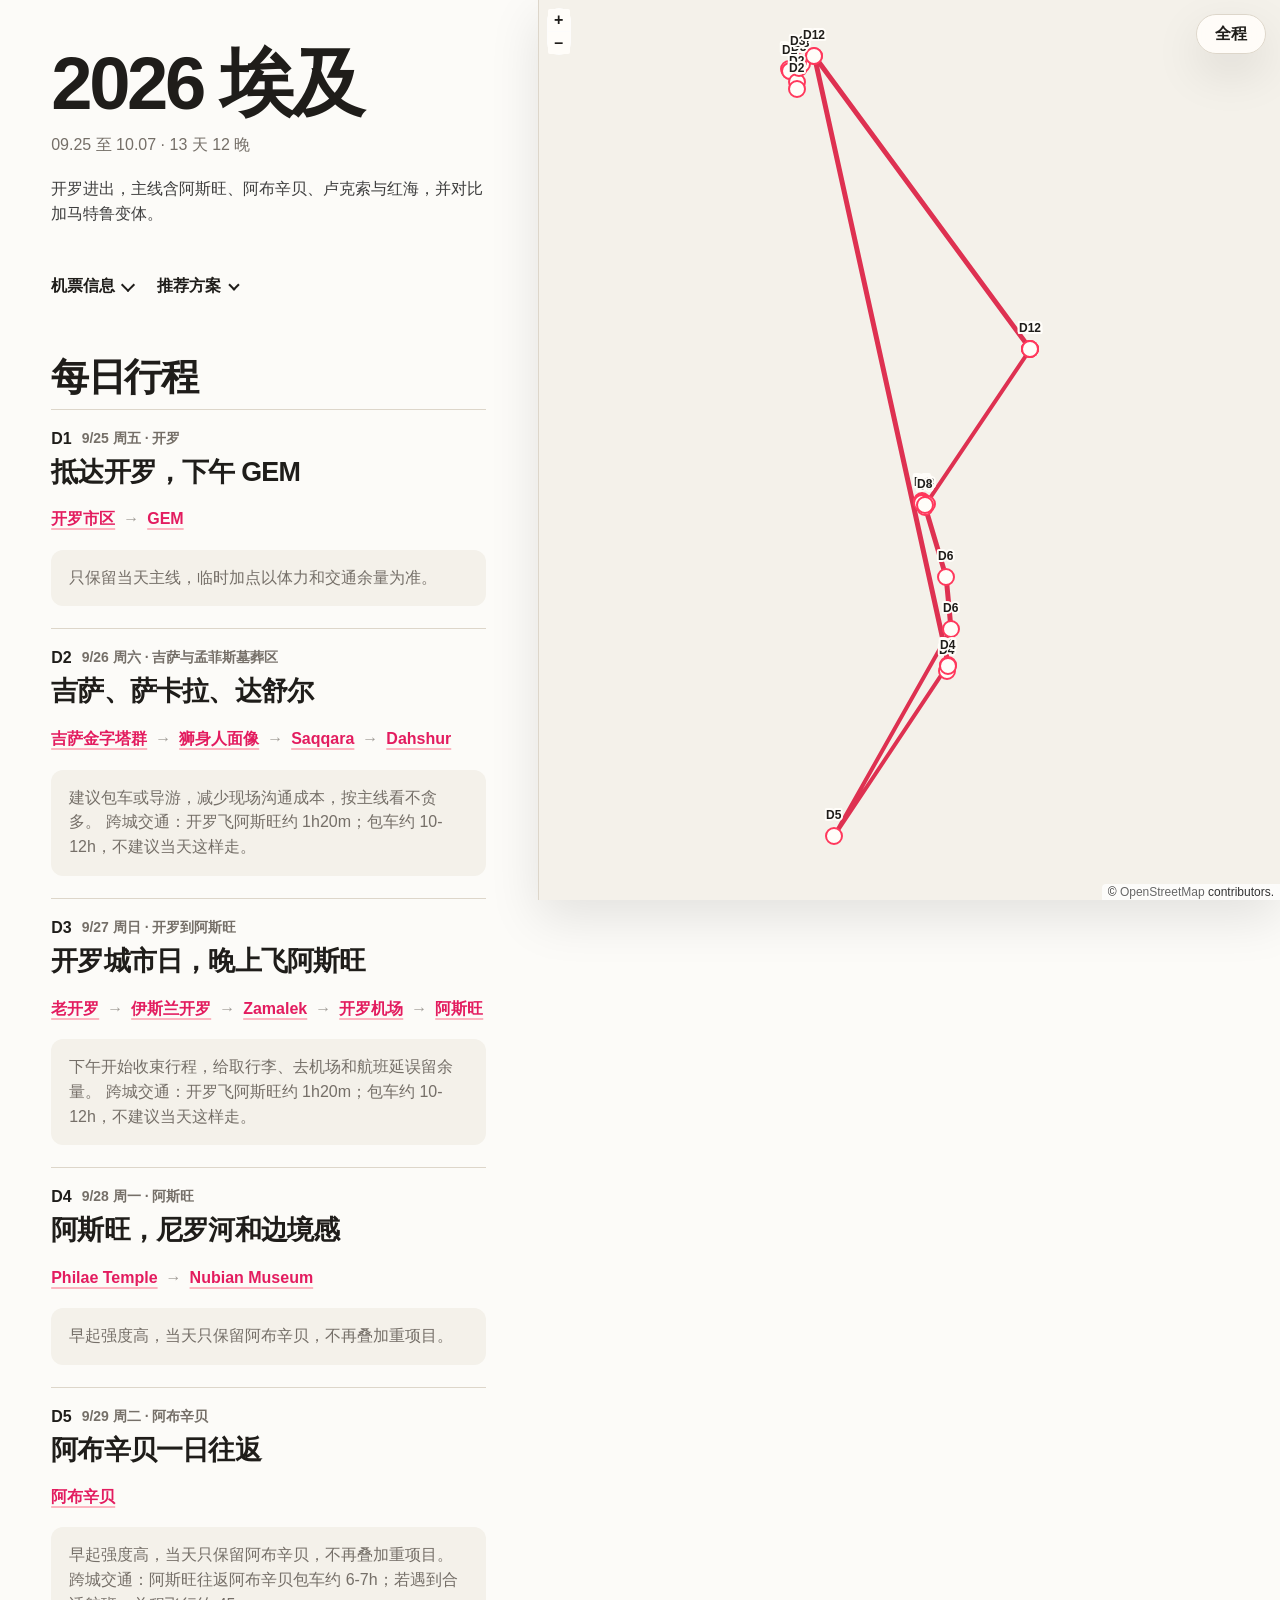
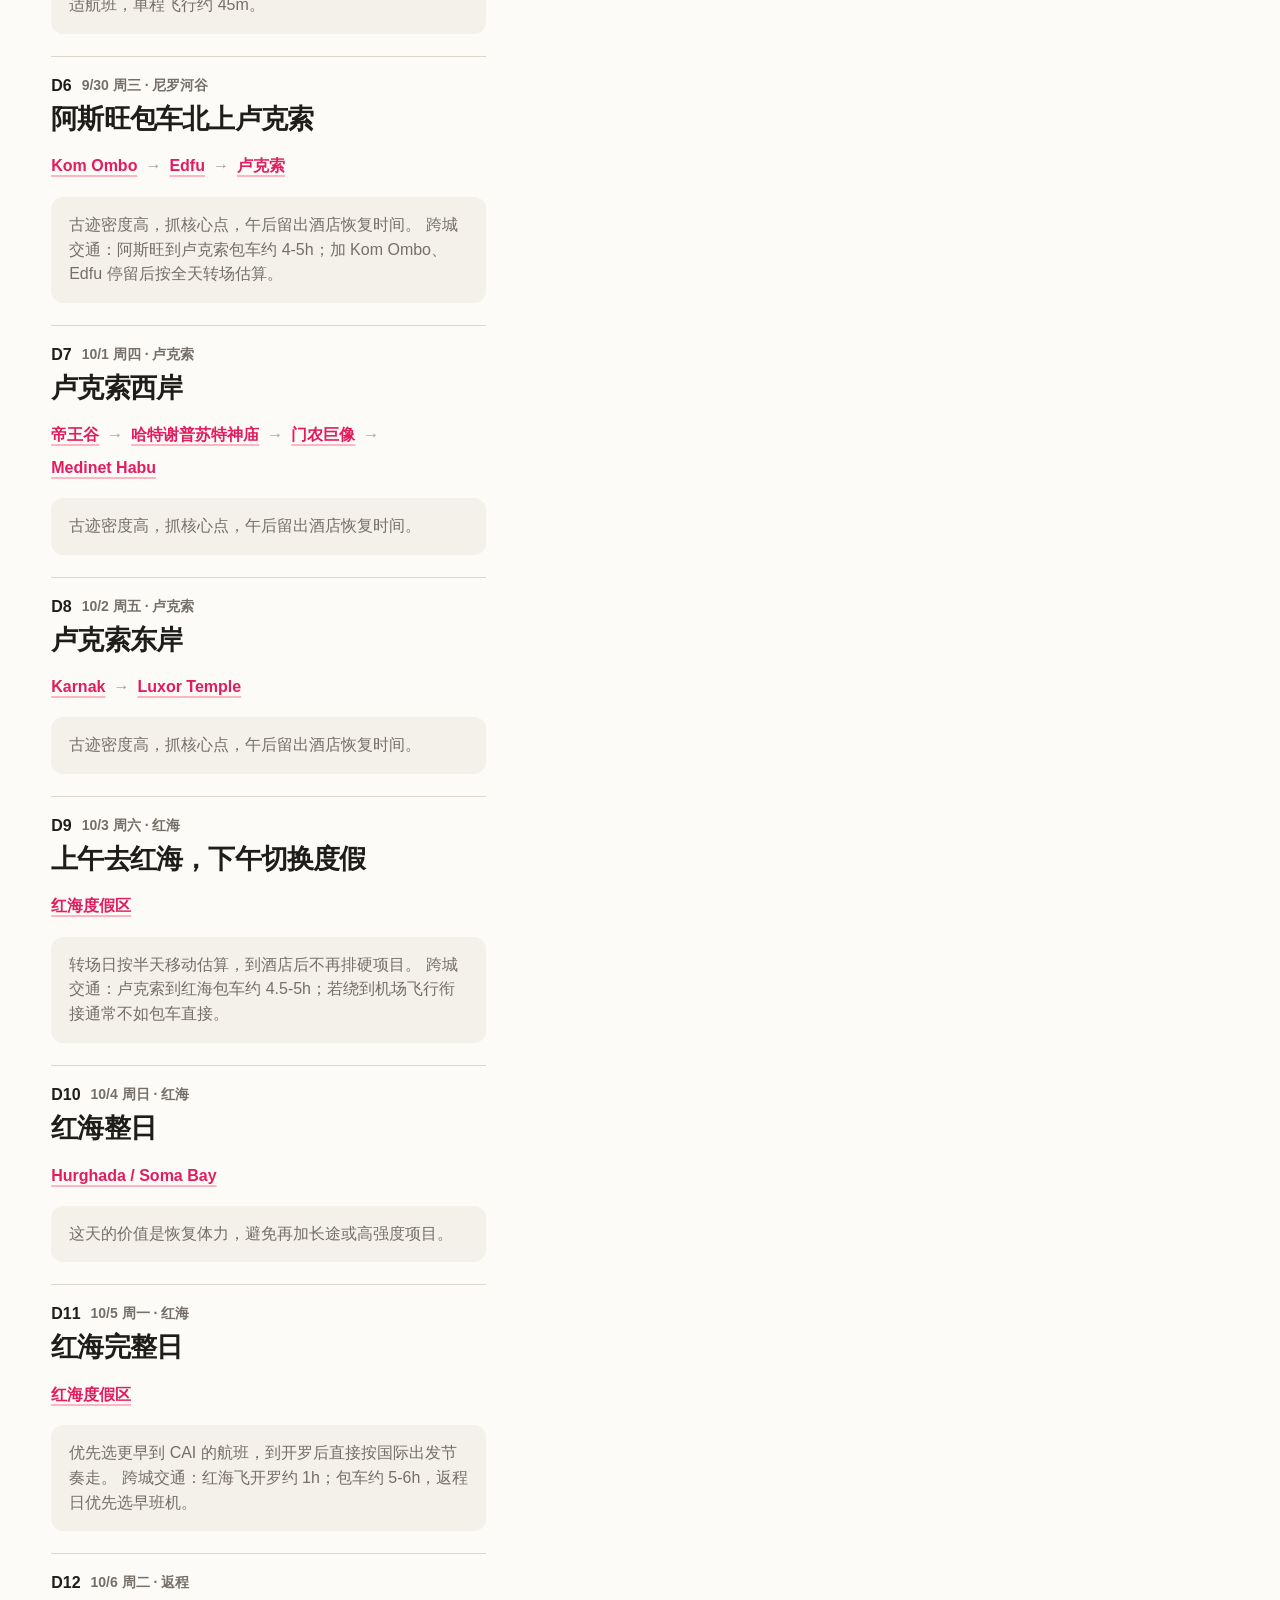
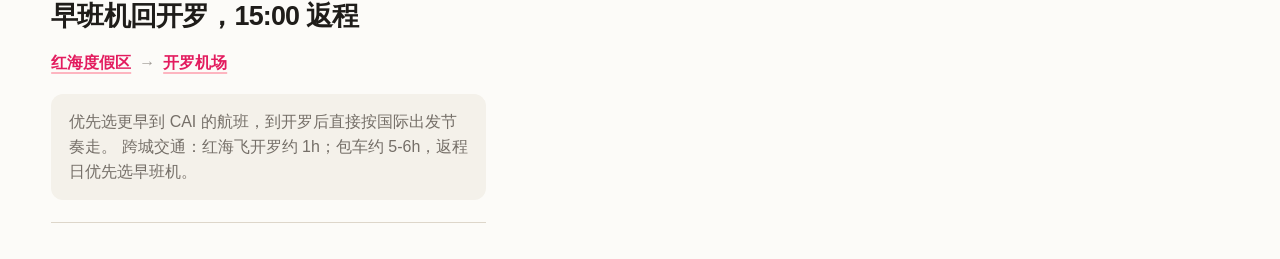
==== commit f12e7864: "update table" ====
--- a/egypt/index.html
+++ b/egypt/index.html
@@ -5,7 +5,7 @@
     <meta name="viewport" content="width=device-width, initial-scale=1" />
     <title>埃及 2026 十一行程路书</title>
     <link rel="stylesheet" href="./vendor/ol.css" />
-    <link rel="stylesheet" href="./styles.css?v=16" />
+    <link rel="stylesheet" href="./styles.css?v=17" />
   </head>
   <body>
     <main class="route-workspace">
@@ -14,7 +14,7 @@
           <div class="header-copy">
             <h1>2026 埃及</h1>
             <p class="trip-meta">09.25 至 10.07 · 13 天 12 晚</p>
-            <p class="trip-brief">开罗进出，走阿斯旺、阿布辛贝、卢克索，最后在红海收尾。</p>
+            <p class="trip-brief">开罗进出，主线含阿斯旺、阿布辛贝、卢克索与红海，并对比加马特鲁变体。</p>
           </div>
           <div class="hero-actions" aria-label="行程工具">
             <details class="flight-details">
@@ -40,18 +40,21 @@
                 aria-haspopup="listbox"
                 aria-expanded="false"
               >
-                推荐行程
+                推荐方案
                 <span class="menu-caret" aria-hidden="true"></span>
               </button>
               <div class="plan-menu-list" id="planMenuList" role="listbox" hidden>
                 <button class="plan-menu-option is-active" type="button" role="option" aria-selected="true" data-plan="abu">
-                  推荐行程
+                  推荐方案
                 </button>
                 <button class="plan-menu-option" type="button" role="option" aria-selected="false" data-plan="doubao">
-                  原 C
+                  豆包方案
                 </button>
                 <button class="plan-menu-option" type="button" role="option" aria-selected="false" data-plan="lean">
-                  无阿布辛贝
+                  加马特鲁
+                </button>
+                <button class="plan-menu-option" type="button" role="option" aria-selected="false" data-plan="cruise">
+                  坐邮轮
                 </button>
                 <button class="plan-menu-compare" id="compareToggleButton" type="button" aria-haspopup="dialog" aria-controls="comparisonDialog">
                   对比
@@ -59,7 +62,7 @@
               </div>
             </div>
           </div>
-          <h2 id="planTitle" class="visually-hidden">A. 开罗 2.5 天 + 阿布辛贝</h2>
+          <h2 id="planTitle" class="visually-hidden">A. 推荐方案</h2>
         </header>
 
         <section class="timeline-section" aria-label="完整每日行程">
@@ -97,16 +100,14 @@
         <section class="comparison-section" id="comparisonSection">
           <div class="comparison-heading">
             <div>
-              <p class="kicker">Plan Matrix</p>
               <h2 id="comparisonTitle">完整方案对比</h2>
             </div>
-            <p>
-              纵轴按日期，横轴按方案。城市停留按 0.5 天粒度估算，剔除纯交通和返程等待时间。
-            </p>
           </div>
 
-          <div id="comparisonOverview" class="comparison-overview" aria-label="方案优劣势、注意事项和停留时间"></div>
-          <div id="comparisonTable" class="comparison-table-wrap" aria-label="按日期对比三套方案"></div>
+          <div class="comparison-stack">
+            <div id="comparisonOverview" class="comparison-overview" aria-label="方案优劣势、注意事项和停留时间"></div>
+            <div id="comparisonTable" class="comparison-table-wrap" aria-label="按日期对比四套方案"></div>
+          </div>
         </section>
       </div>
     </dialog>
@@ -116,6 +117,6 @@
     </footer>
 
     <script src="./vendor/ol.js"></script>
-    <script src="./app.js?v=17"></script>
+    <script src="./app.js?v=19"></script>
   </body>
 </html>
--- a/egypt/styles.css
+++ b/egypt/styles.css
@@ -1,11 +1,11 @@
 :root {
   color-scheme: light;
-  --bg: #ffffff;
-  --surface: #ffffff;
-  --surface-soft: #f7f7f7;
-  --ink: #222222;
-  --muted: #717171;
-  --line: #dddddd;
+  --bg: #fcfbf8;
+  --surface: #fffdf9;
+  --surface-soft: #f4f1ea;
+  --ink: #1f1d1a;
+  --muted: #756f68;
+  --line: #ddd6ca;
   --accent: #ff385c;
   --accent-dark: #e31c5f;
   --route: #de3151;
@@ -725,7 +725,7 @@
 }
 
 .comparison-dialog {
-  width: min(1180px, calc(100% - 48px));
+  width: min(1800px, calc(100% - 24px));
   max-height: calc(100dvh - 48px);
   padding: 0;
   overflow: hidden;
@@ -744,7 +744,7 @@
   position: relative;
   max-height: calc(100dvh - 48px);
   overflow: auto;
-  padding: 26px;
+  padding: 22px;
   background: var(--surface);
 }
 
@@ -781,53 +781,38 @@
 }
 
 .comparison-heading {
-  display: grid;
-  grid-template-columns: minmax(0, 1fr) minmax(260px, 420px);
-  gap: 16px;
-  align-items: end;
-  margin: 0 48px 16px 0;
+  display: block;
+  margin: 0 48px 12px 0;
 }
 
 .comparison-heading h2 {
   margin-bottom: 0;
-  font-size: var(--type-h2);
-  line-height: 1.1;
-  letter-spacing: -0.035em;
-}
-
-.comparison-heading p:last-child {
-  margin-bottom: 0;
-  color: var(--muted);
-  font-size: var(--type-caption1);
-  line-height: 1.65;
+  font-size: clamp(28px, 2.4vw, 38px);
+  line-height: 1.02;
+  letter-spacing: -0.05em;
+  font-weight: 800;
+}
+
+.comparison-stack {
+  overflow: hidden;
+  border: 1px solid color-mix(in srgb, var(--line) 78%, transparent);
+  border-radius: 20px;
+  background:
+    linear-gradient(180deg, rgb(255 255 255 / 0.96), rgb(255 253 249 / 0.98)),
+    var(--surface);
+  box-shadow: 0 18px 44px rgb(34 28 18 / 0.06);
 }
 
 .comparison-overview {
-  display: grid;
-  grid-template-columns: repeat(3, minmax(0, 1fr));
-  gap: 12px;
-  margin-bottom: 16px;
-}
-
-.comparison-card {
-  min-width: 0;
-  padding: 16px;
-  border: 1px solid var(--line);
-  border-radius: var(--radius);
-  background: color-mix(in srgb, var(--surface) 88%, transparent);
-  box-shadow: var(--shadow);
-}
-
-.comparison-card.is-active {
-  border-color: color-mix(in srgb, var(--accent) 64%, var(--line));
+  display: none;
 }
 
 .comparison-card-head {
   display: flex;
-  gap: 12px;
+  gap: 10px;
   align-items: start;
   justify-content: space-between;
-  margin-bottom: 14px;
+  margin-bottom: 0;
 }
 
 .comparison-card-head p,
@@ -836,16 +821,34 @@
   margin: 0;
 }
 
+.comparison-card-copy {
+  min-width: 0;
+}
+
 .comparison-card-head p {
   color: var(--accent-dark);
-  font-size: var(--type-caption2);
+  font-size: 17px;
   font-weight: 800;
+  line-height: 1.1;
+  letter-spacing: -0.02em;
 }
 
 .comparison-card-head h3 {
   margin-top: 4px;
-  font-size: var(--type-text2);
+  font-size: 15px;
+  line-height: 1.22;
+  font-weight: 700;
+  color: var(--muted);
+  letter-spacing: -0.02em;
+}
+
+.comparison-card-copy span {
+  display: block;
+  margin-top: 8px;
+  color: color-mix(in srgb, var(--ink) 92%, var(--muted));
+  font-size: 14px;
   line-height: 1.25;
+  letter-spacing: -0.015em;
 }
 
 .compare-select-button,
@@ -859,8 +862,21 @@
 }
 
 .compare-select-button {
-  min-height: 34px;
-  padding: 0 12px;
+  display: inline-flex;
+  width: 42px;
+  height: 42px;
+  align-items: center;
+  justify-content: center;
+  padding: 0;
+  border-radius: 999px;
+  flex: 0 0 auto;
+  background: color-mix(in srgb, var(--surface) 70%, white);
+  box-shadow: 0 4px 12px rgb(34 28 18 / 0.04);
+}
+
+.compare-select-button svg {
+  width: 18px;
+  height: 18px;
 }
 
 .compare-select-button:hover,
@@ -869,61 +885,14 @@
   color: var(--accent-dark);
 }
 
-.metric-strip {
-  display: grid;
-  grid-template-columns: repeat(2, minmax(0, 1fr));
-  gap: 1px;
-  overflow: hidden;
-  margin-bottom: 14px;
-  border: 1px solid var(--line);
-  border-radius: var(--radius);
-  background: var(--line);
-}
-
-.metric-strip div {
-  min-width: 0;
-  padding: 10px;
-  background: var(--surface);
-}
-
-.metric-strip span {
-  display: block;
-  color: var(--muted);
-  font-size: var(--type-caption2);
-  font-weight: 800;
-}
-
-.metric-strip strong {
-  display: block;
-  margin-top: 5px;
-  font-size: var(--type-caption1);
-}
-
-.pros-cons-grid {
-  display: grid;
-  grid-template-columns: repeat(2, minmax(0, 1fr));
-  gap: 12px;
-}
-
-.comparison-card h4 {
-  color: var(--accent-dark);
-  font-size: var(--type-caption2);
-  font-weight: 900;
-}
-
-.comparison-card ul {
+.comparison-bullet-list {
   display: grid;
   gap: 6px;
-  margin: 8px 0 0;
+  margin: 0;
   padding-left: 17px;
   color: var(--ink);
-  font-size: var(--type-caption1);
-  line-height: 1.45;
-}
-
-.note-list,
-.stay-list {
-  margin-top: 14px;
+  font-size: 14px;
+  line-height: 1.42;
 }
 
 .stay-list {
@@ -933,28 +902,30 @@
 
 .stay-row {
   display: grid;
-  grid-template-columns: minmax(92px, 1fr) minmax(82px, 1.2fr) auto;
+  grid-template-columns: minmax(72px, 1fr) minmax(72px, 1fr) auto;
   gap: 8px;
   align-items: center;
-  font-size: var(--type-caption1);
+  font-size: 14px;
 }
 
 .stay-row span {
   min-width: 0;
   overflow-wrap: anywhere;
+  line-height: 1.25;
 }
 
 .stay-row strong {
   color: var(--accent-dark);
-  font-size: var(--type-caption2);
+  font-size: 13px;
   white-space: nowrap;
+  font-weight: 800;
 }
 
 .stay-meter {
-  height: 8px;
+  height: 6px;
   overflow: hidden;
   border-radius: 999px;
-  background: var(--surface-soft);
+  background: color-mix(in srgb, var(--surface-soft) 82%, white);
 }
 
 .stay-meter i {
@@ -966,22 +937,23 @@
 
 .comparison-table-wrap {
   overflow: auto;
-  border: 1px solid var(--line);
-  border-radius: var(--radius);
-  background: color-mix(in srgb, var(--surface) 90%, transparent);
-  box-shadow: var(--shadow);
+  border: 0;
+  border-radius: 0;
+  background: transparent;
+  box-shadow: none;
 }
 
 .comparison-table {
   width: 100%;
   min-width: 940px;
   border-collapse: collapse;
+  table-layout: fixed;
 }
 
 .comparison-table th,
 .comparison-table td {
-  border-bottom: 1px solid var(--line);
-  border-left: 1px solid var(--line);
+  border-bottom: 1px solid color-mix(in srgb, var(--line) 82%, transparent);
+  border-left: 1px solid color-mix(in srgb, var(--line) 70%, transparent);
   vertical-align: top;
 }
 
@@ -1000,9 +972,13 @@
 
 .comparison-table tbody th {
   width: 112px;
-  padding: 14px 12px;
-  background: var(--surface);
+  padding: 14px 14px;
+  background: color-mix(in srgb, var(--surface-soft) 56%, var(--surface));
   text-align: left;
+}
+
+.comparison-summary-row th {
+  width: 132px;
 }
 
 .comparison-table tbody th strong,
@@ -1012,7 +988,9 @@
 
 .comparison-table tbody th strong {
   color: var(--accent-dark);
-  font-size: var(--type-text2);
+  font-size: 15px;
+  letter-spacing: -0.02em;
+  font-weight: 800;
 }
 
 .comparison-table tbody th span {
@@ -1023,39 +1001,37 @@
 }
 
 .comparison-table td {
-  width: 29%;
+  width: calc((100% - 132px) / 4);
   padding: 0;
 }
 
-.comparison-table th.is-active,
-.comparison-table td.is-active {
-  background: color-mix(in srgb, var(--accent) 8%, transparent);
-}
-
-.compare-plan-heading {
-  display: grid;
-  gap: 4px;
-  width: 100%;
-  min-height: 58px;
-  padding: 9px 10px;
-  text-align: left;
-}
-
-.compare-plan-heading span {
-  color: var(--accent-dark);
-  font-size: var(--type-caption2);
-}
-
-.compare-plan-heading strong {
-  font-size: var(--type-caption1);
-  line-height: 1.2;
+.comparison-intro-row th,
+.comparison-intro-row td {
+  position: sticky;
+  top: 0;
+  z-index: 3;
+  background: color-mix(in srgb, var(--surface) 94%, white);
+  backdrop-filter: blur(12px);
+}
+
+.comparison-summary-row th,
+.comparison-summary-row td {
+  background: var(--surface);
+}
+
+.comparison-summary-td {
+  padding: 16px 16px 14px;
+}
+
+.comparison-card-inline {
+  min-width: 0;
 }
 
 .comparison-day-cell {
   display: grid;
-  gap: 5px;
+  gap: 6px;
   min-height: 98px;
-  padding: 12px;
+  padding: 14px 16px;
 }
 
 .comparison-day-cell p,
@@ -1066,18 +1042,20 @@
 
 .comparison-day-cell p {
   color: var(--accent-dark);
-  font-size: var(--type-caption2);
+  font-size: 13px;
   font-weight: 800;
+  letter-spacing: -0.01em;
 }
 
 .comparison-day-cell strong {
-  font-size: var(--type-caption1);
-  line-height: 1.35;
+  font-size: 15px;
+  line-height: 1.32;
+  letter-spacing: -0.02em;
 }
 
 .comparison-day-cell span {
   color: var(--muted);
-  font-size: var(--type-caption2);
+  font-size: 13px;
   line-height: 1.35;
 }
 
@@ -1165,8 +1143,7 @@
   }
 
   .comparison-heading,
-  .comparison-overview,
-  .pros-cons-grid {
+  .comparison-overview {
     grid-template-columns: 1fr;
   }
 
